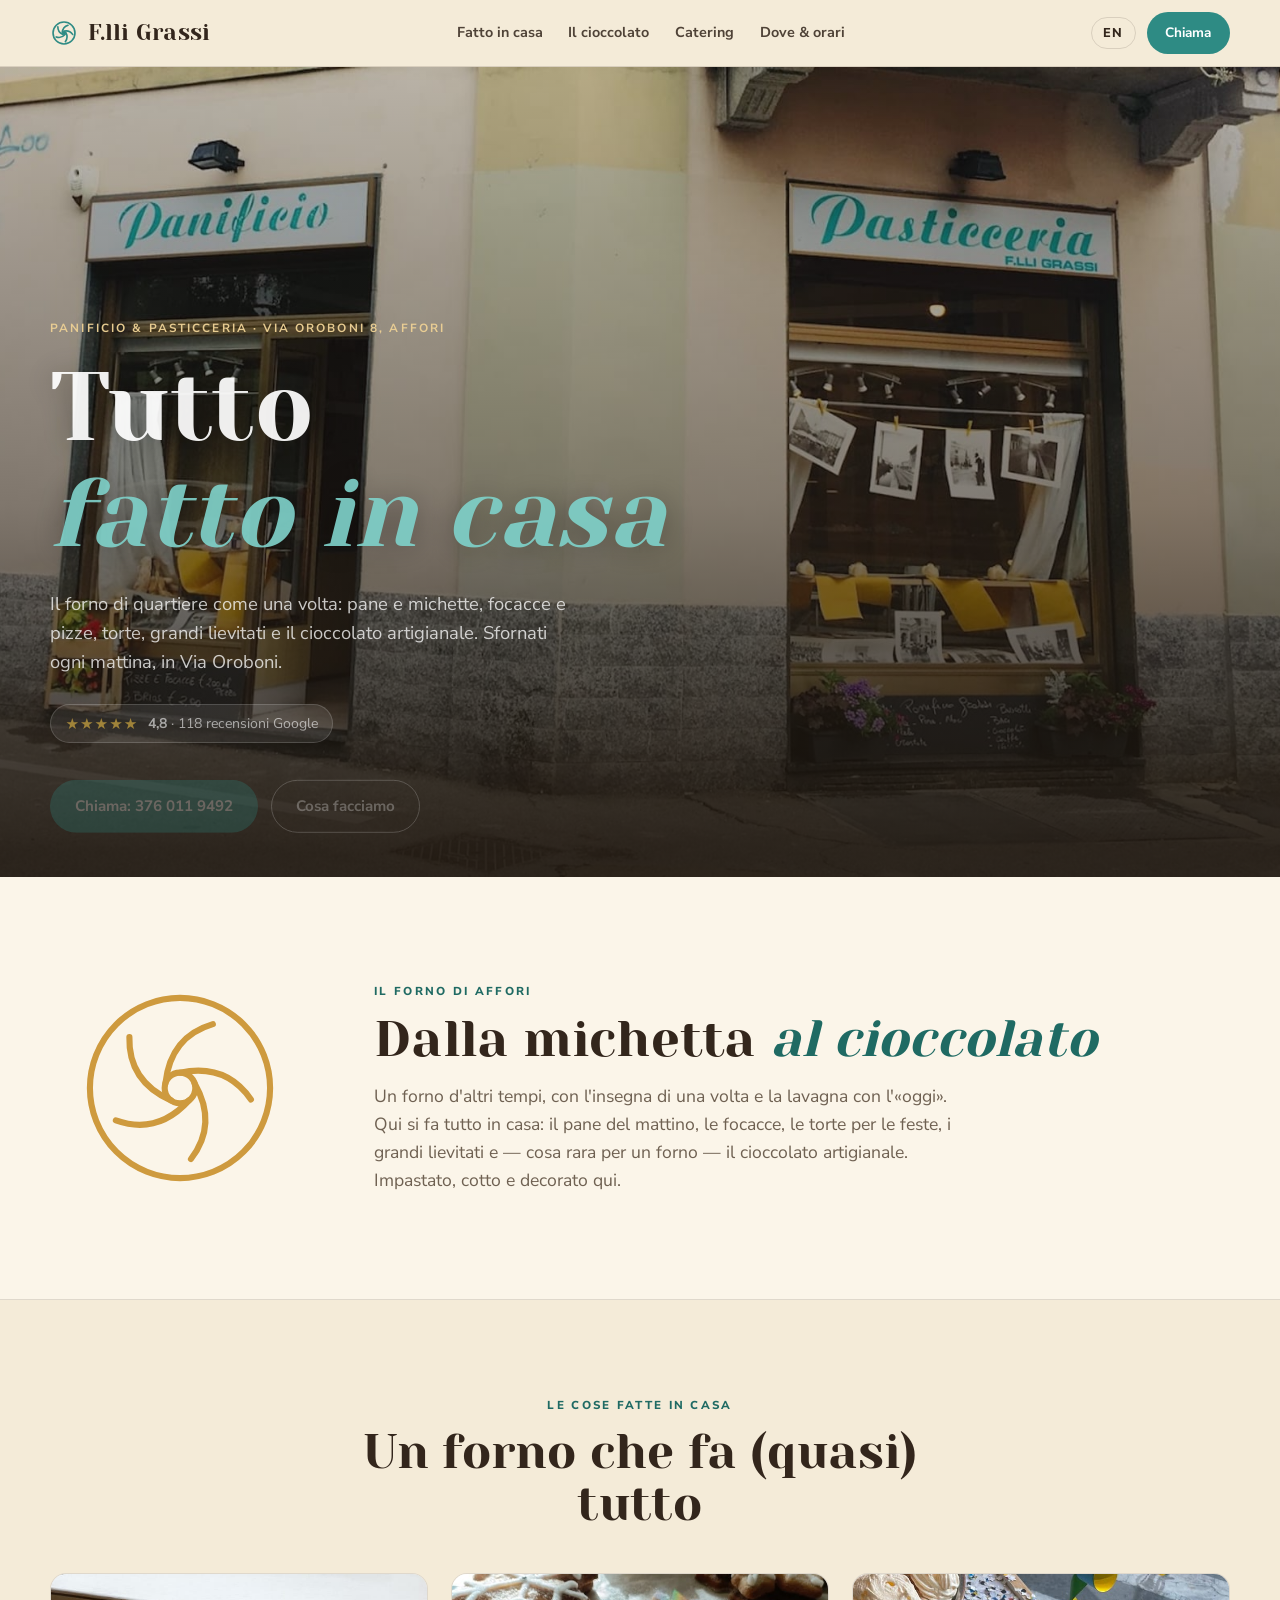
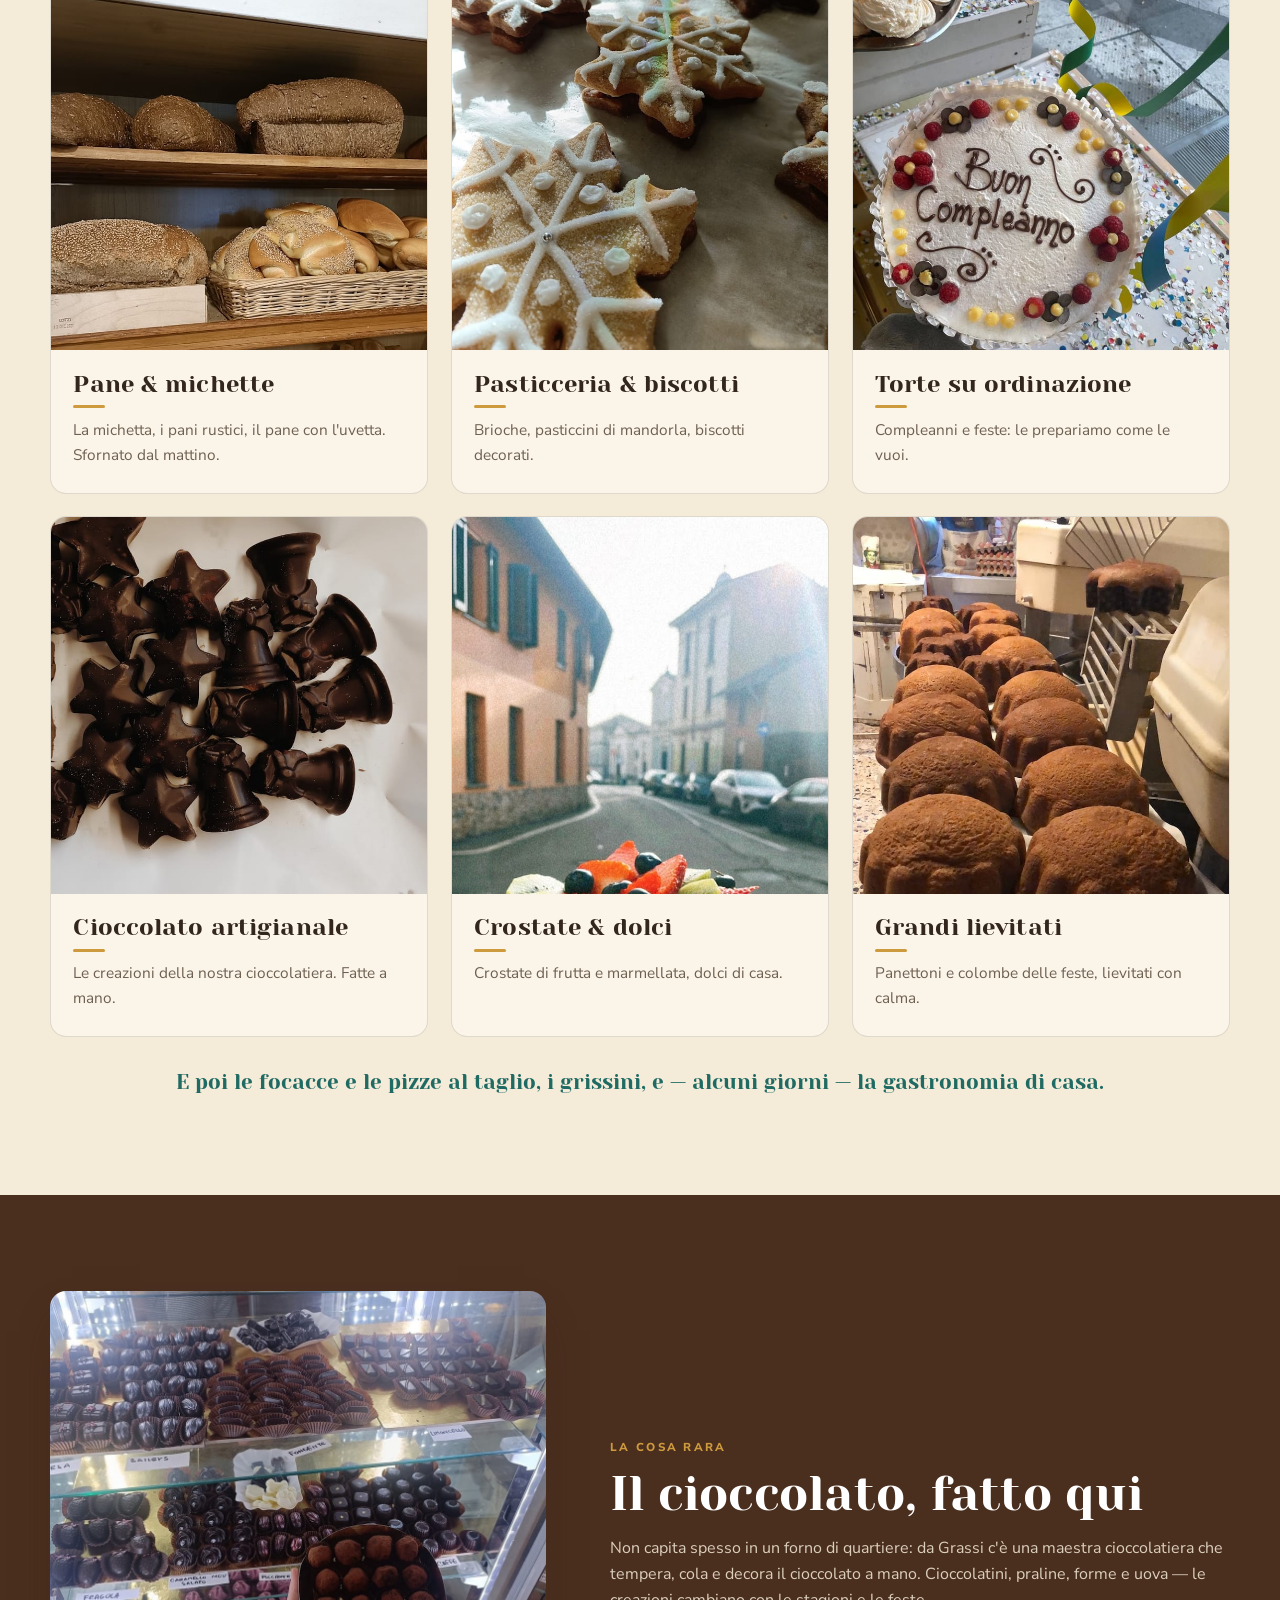
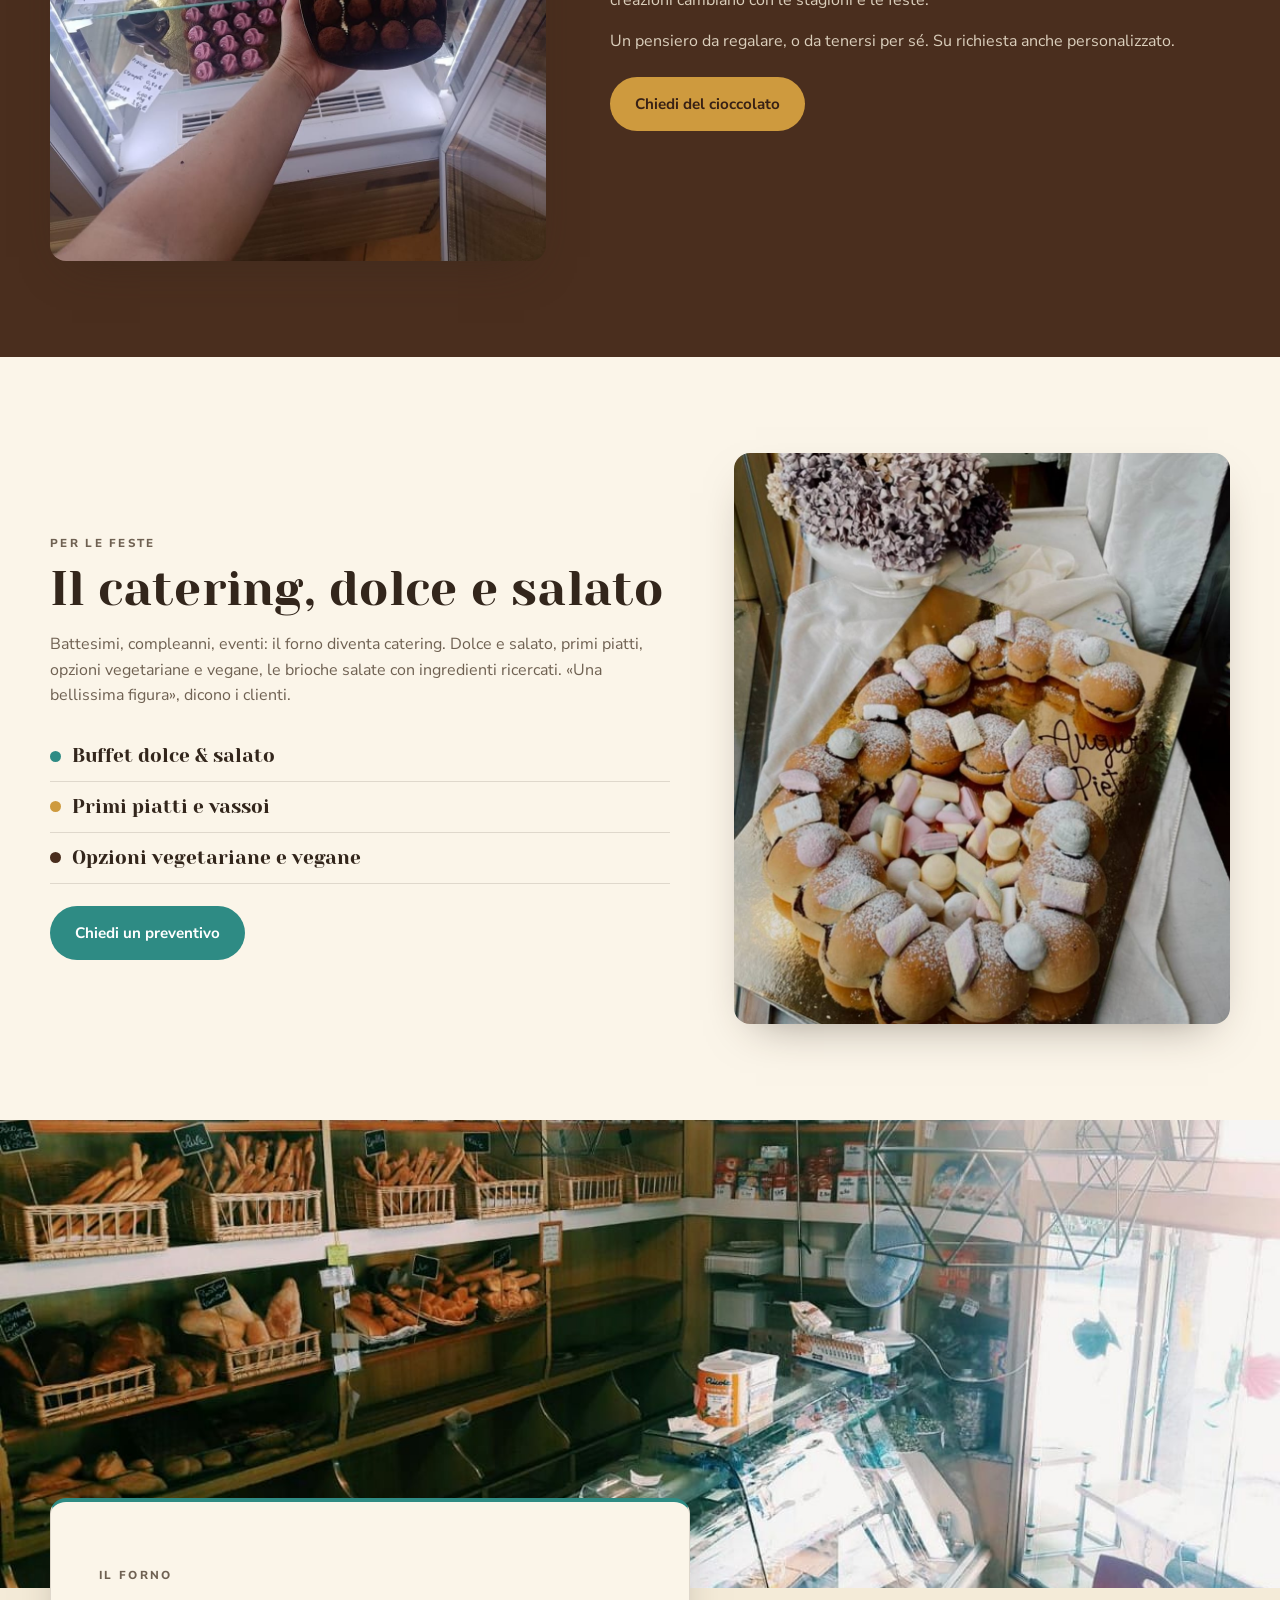
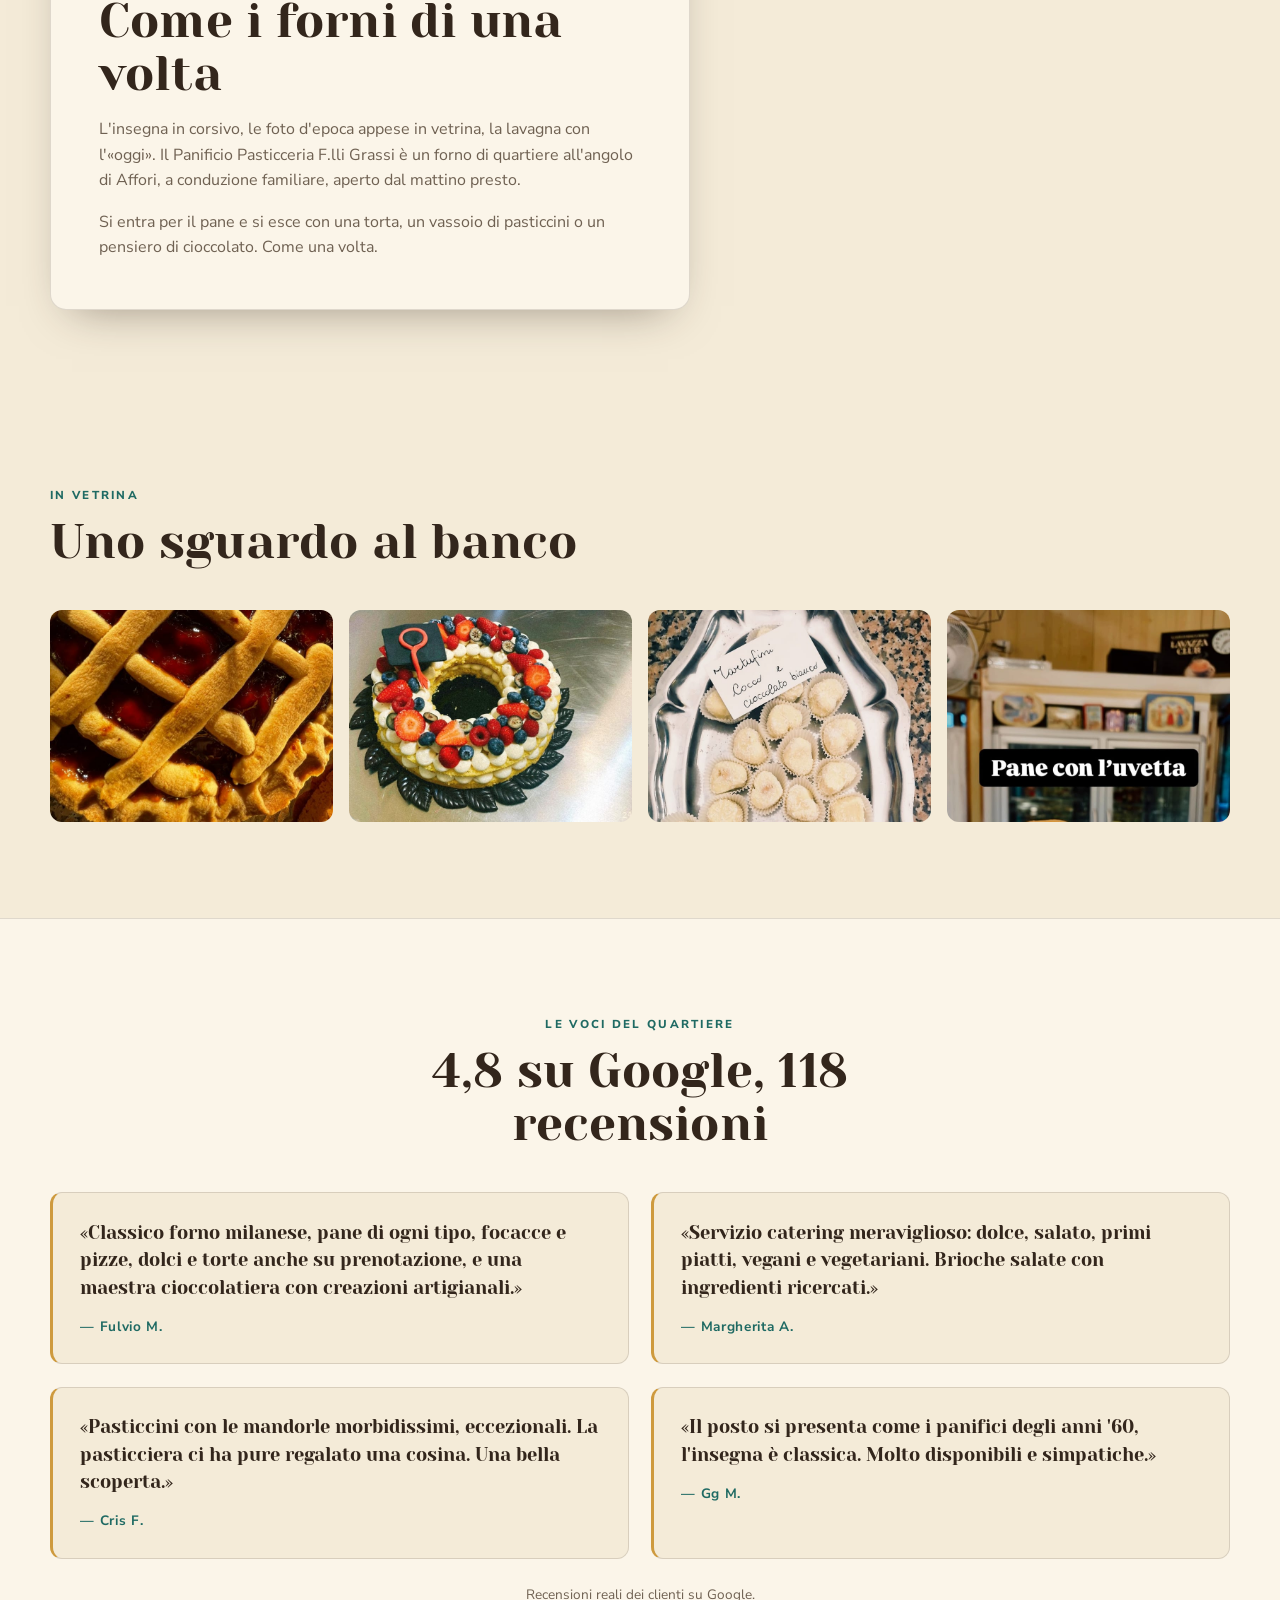
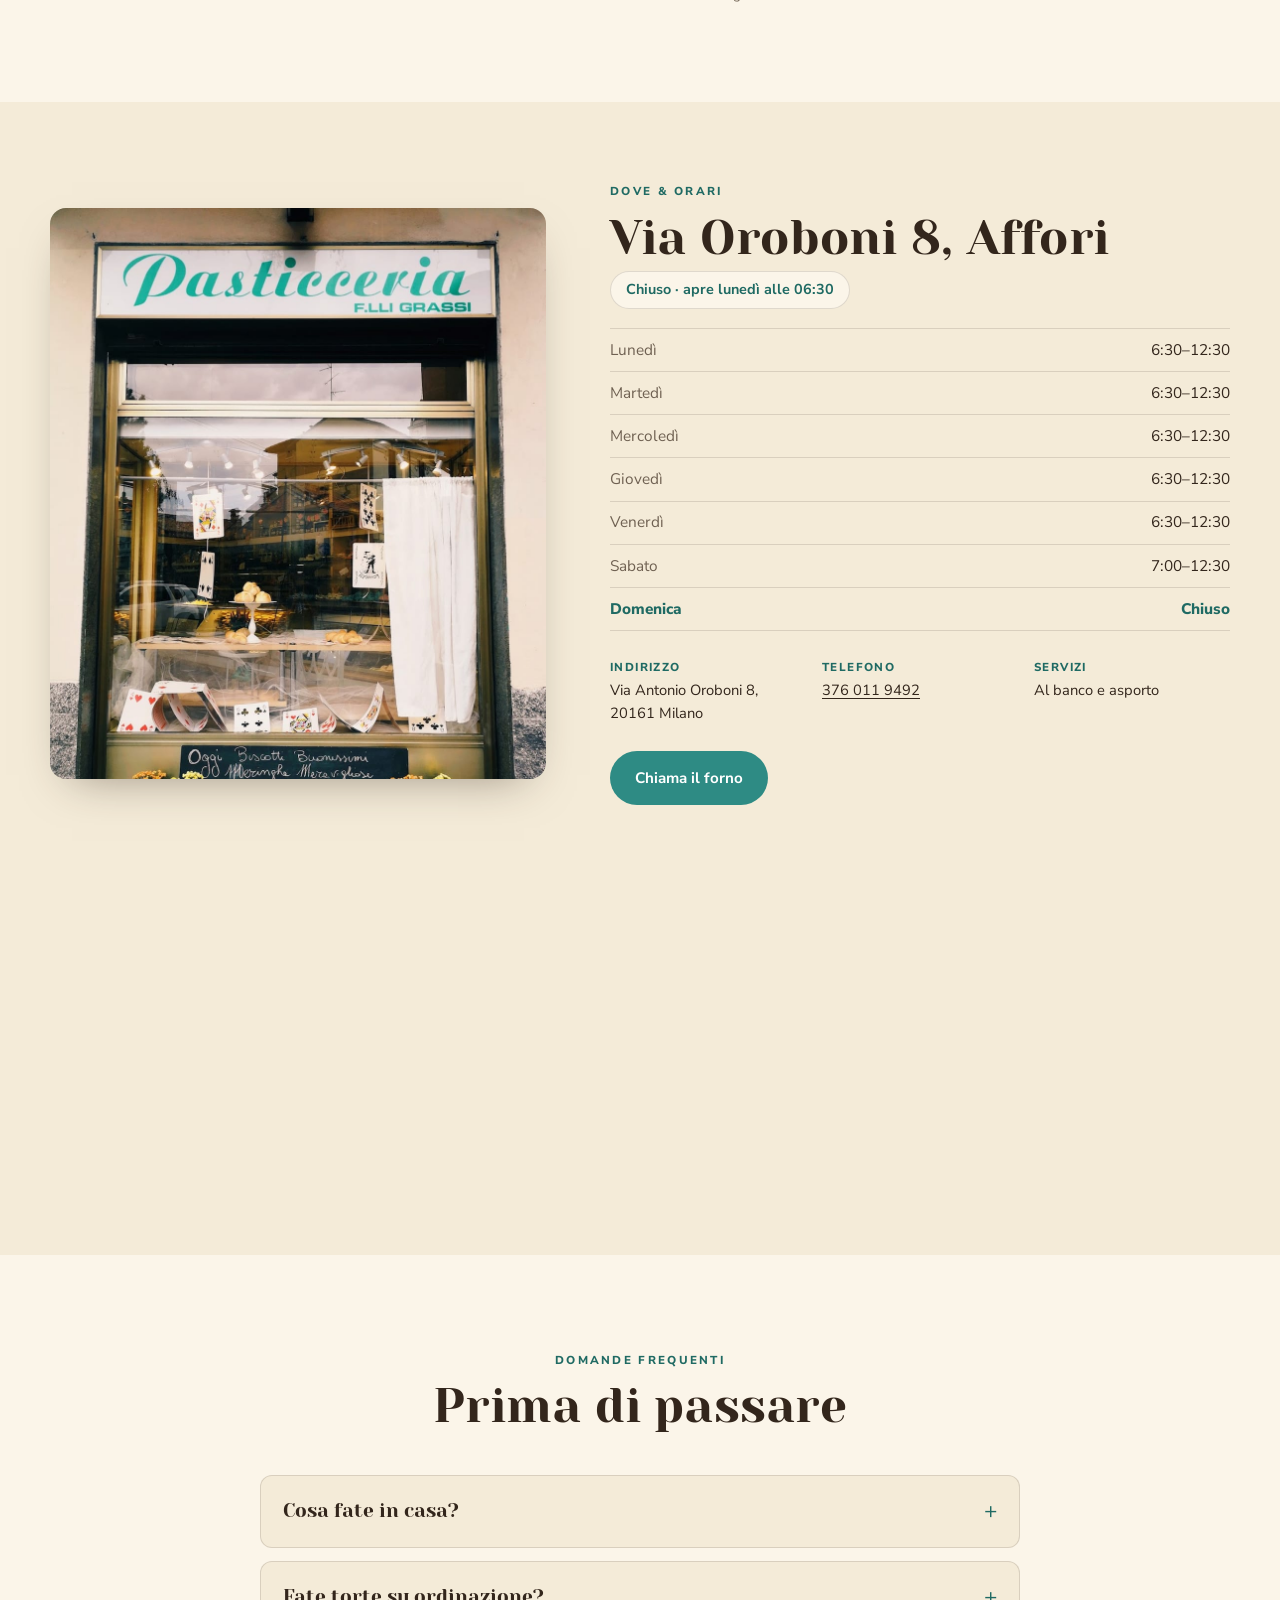
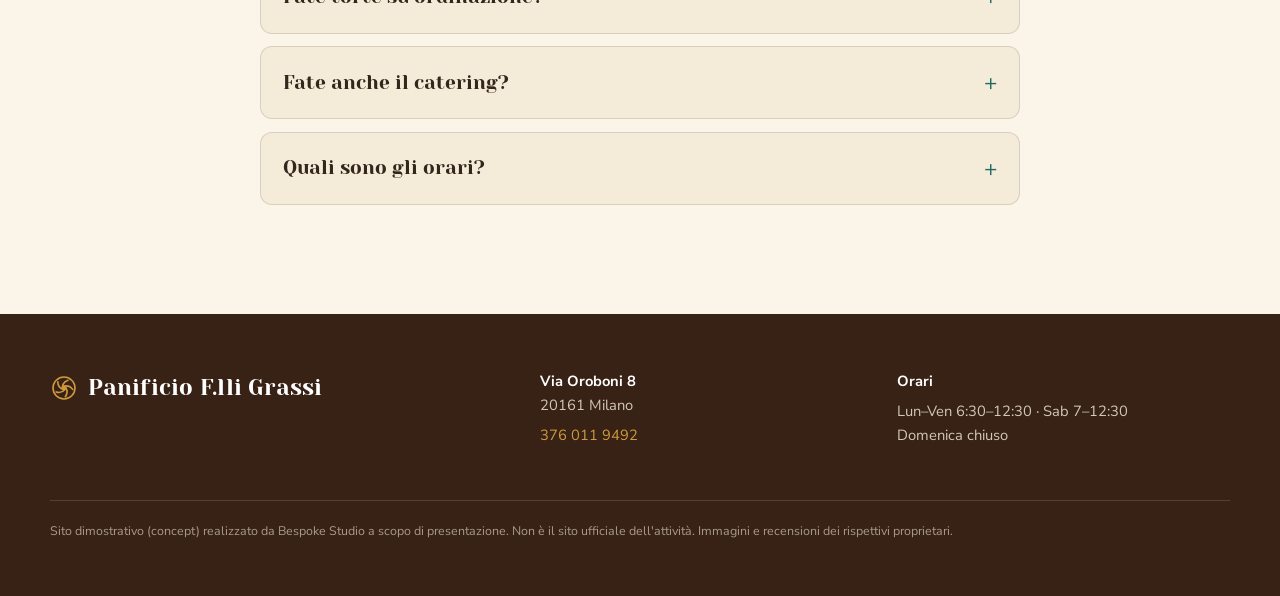
==== index.html @ 167e8404 "Panificio Pasticceria F.lli Grassi — il forno di Affori, tutto fatto in casa (demo Bespoke Studio) C" ====
<!DOCTYPE html>
<html lang="it">
<head>
<meta charset="UTF-8">
<meta name="viewport" content="width=device-width, initial-scale=1.0">
<title>Panificio Pasticceria F.lli Grassi · Il forno di Affori, tutto fatto in casa</title>
<meta name="description" content="Il forno e pasticceria di Affori: pane e michette, focacce e pizze, torte su ordinazione, cioccolato artigianale e catering per le feste. Tutto fatto in casa, dal mattino.">
<link rel="canonical" href="https://rotenzark.github.io/panificio-grassi/">
<meta property="og:type" content="business.business">
<meta property="og:title" content="Panificio Pasticceria F.lli Grassi · Il forno di Affori">
<meta property="og:description" content="Pane, pasticceria, cioccolato artigianale e catering. Tutto fatto in casa, dal mattino, in Via Oroboni.">
<meta property="og:image" content="https://rotenzark.github.io/panificio-grassi/img/og-image.jpg">
<meta property="og:url" content="https://rotenzark.github.io/panificio-grassi/">
<meta name="theme-color" content="#2E8B84">
<link rel="icon" href="img/favicon.svg" type="image/svg+xml">
<link rel="icon" type="image/png" sizes="32x32" href="img/favicon-32.png">
<link rel="apple-touch-icon" href="img/apple-touch-icon.png">
<link rel="preconnect" href="https://fonts.googleapis.com">
<link rel="preconnect" href="https://fonts.gstatic.com" crossorigin>
<link href="https://fonts.googleapis.com/css2?family=Yeseva+One&family=Nunito+Sans:opsz,wght@6..12,400;6..12,600;6..12,700;6..12,800&display=swap" rel="stylesheet">
<link rel="stylesheet" href="css/styles.css?v=1">
<script type="application/ld+json">
{
  "@context": "https://schema.org",
  "@type": "Bakery",
  "name": "Panificio Pasticceria F.lli Grassi",
  "description": "Forno e pasticceria di quartiere in Via Oroboni ad Affori, Milano: pane, focacce e pizze, pasticceria, cioccolato artigianale e catering. Tutto fatto in casa.",
  "image": "https://rotenzark.github.io/panificio-grassi/img/hero.jpg",
  "url": "https://rotenzark.github.io/panificio-grassi/",
  "telephone": "+39 376 011 9492",
  "servesCuisine": ["Panificio", "Pasticceria"],
  "priceRange": "€",
  "address": {
    "@type": "PostalAddress",
    "streetAddress": "Via Antonio Oroboni 8",
    "addressLocality": "Milano",
    "postalCode": "20161",
    "addressCountry": "IT"
  },
  "aggregateRating": { "@type": "AggregateRating", "ratingValue": "4.8", "reviewCount": "118" },
  "openingHoursSpecification": [
    { "@type": "OpeningHoursSpecification", "dayOfWeek": ["Monday","Tuesday","Wednesday","Thursday","Friday"], "opens": "06:30", "closes": "12:30" },
    { "@type": "OpeningHoursSpecification", "dayOfWeek": ["Saturday"], "opens": "07:00", "closes": "12:30" }
  ]
}
</script>
<script type="application/ld+json">
{
  "@context": "https://schema.org",
  "@type": "FAQPage",
  "mainEntity": [
    { "@type": "Question", "name": "Cosa fate in casa?", "acceptedAnswer": { "@type": "Answer", "text": "Praticamente tutto: il pane e le michette, le focacce e le pizze, la pasticceria e le torte su ordinazione, i grandi lievitati e il cioccolato artigianale della nostra cioccolatiera. Alcuni giorni anche piatti di gastronomia." } },
    { "@type": "Question", "name": "Fate torte su ordinazione?", "acceptedAnswer": { "@type": "Answer", "text": "Sì: torte di compleanno e per le feste, crostate e vassoi di pasticcini su richiesta. Passate in negozio o chiamate al 376 011 9492 per concordare." } },
    { "@type": "Question", "name": "Fate anche il catering?", "acceptedAnswer": { "@type": "Answer", "text": "Sì, curiamo il catering per feste ed eventi: dolce e salato, primi piatti, opzioni vegetariane e vegane, brioche salate. Chiamateci per un preventivo." } },
    { "@type": "Question", "name": "Quali sono gli orari?", "acceptedAnswer": { "@type": "Answer", "text": "Siamo un forno del mattino: lunedì–venerdì 6:30–12:30, sabato 7:00–12:30. Domenica chiuso." } }
  ]
}
</script>
</head>
<body>

<div id="intro" class="intro" aria-hidden="true">
  <div class="intro__inner">
    <span class="intro__mark" aria-hidden="true"></span>
    <span class="intro__word">F.lli Grassi</span>
    <span class="intro__eyebrow">Panificio · Pasticceria · Milano</span>
  </div>
</div>

<a class="skip-link" href="#main" data-i18n="skip">Vai al contenuto</a>

<header class="site-header">
  <div class="wrap site-header__inner">
    <a class="brand" href="#top" aria-label="Panificio F.lli Grassi — home">
      <span class="brand__mark" aria-hidden="true"></span>
      <span class="brand__name">F.lli Grassi</span>
    </a>
    <nav id="mainNav" class="main-nav" aria-label="Navigazione principale">
      <a href="#casa" data-i18n="nav.casa">Fatto in casa</a>
      <a href="#cioccolato" data-i18n="nav.cioc">Il cioccolato</a>
      <a href="#catering" data-i18n="nav.catering">Catering</a>
      <a href="#dove" data-i18n="nav.dove">Dove &amp; orari</a>
    </nav>
    <div class="site-header__actions">
      <button id="langToggle" class="lang-toggle" type="button" aria-label="Switch language to English">EN</button>
      <a class="btn btn--primary btn--sm" href="tel:+393760119492" data-i18n="nav.cta">Chiama</a>
      <button id="burger" class="burger" type="button" aria-expanded="false" aria-controls="mainNav" aria-label="Apri il menù">
        <span></span><span></span><span></span>
      </button>
    </div>
  </div>
</header>

<main id="main">
<span id="top"></span>

<!-- HERO -->
<section class="hero" aria-label="Panificio Pasticceria F.lli Grassi">
  <div class="hero__media">
    <img src="img/hero.jpg" alt="La facciata ad angolo del Panificio Pasticceria F.lli Grassi, con le insegne Panificio e Pasticceria" width="1600" height="1000" fetchpriority="high">
    <span class="hero__scrim" aria-hidden="true"></span>
  </div>
  <div class="wrap hero__inner">
    <p class="hero__eyebrow reveal-hero" data-i18n="hero.eyebrow">Panificio &amp; Pasticceria · Via Oroboni 8, Affori</p>
    <h1 class="hero__title reveal-hero">
      <span data-i18n="hero.t1">Tutto</span>
      <em data-i18n="hero.t2">fatto in casa</em>
    </h1>
    <p class="hero__lead reveal-hero" data-i18n="hero.lead">Il forno di quartiere come una volta: pane e michette, focacce e pizze, torte, grandi lievitati e il cioccolato artigianale. Sfornati ogni mattina, in Via Oroboni.</p>
    <div class="hero__row reveal-hero">
      <span class="rating-badge" aria-label="Valutazione 4,8 su 5 su Google, 118 recensioni">
        <span class="rating-badge__stars" aria-hidden="true">★★★★★</span>
        <span class="rating-badge__txt"><strong>4,8</strong> · <span data-i18n="hero.reviews">118 recensioni Google</span></span>
      </span>
    </div>
    <div class="hero__cta reveal-hero">
      <a class="btn btn--primary" href="tel:+393760119492" data-i18n="hero.call">Chiama: 376 011 9492</a>
      <a class="btn btn--ghost" href="#casa" data-i18n="hero.see">Cosa facciamo</a>
    </div>
  </div>
</section>

<!-- GESTO: michetta -->
<section class="gesto" aria-label="Tutto fatto in casa">
  <div class="wrap gesto__inner">
    <div class="michetta-wrap reveal" aria-hidden="true">
      <svg class="michetta" viewBox="0 0 120 120" role="img" aria-label="Una michetta, il pane simbolo di Milano">
        <circle class="draw" cx="60" cy="60" r="47"/>
        <circle class="draw" cx="60" cy="60" r="8"/>
        <path class="draw" d="M60 52 Q84 47 97 66"/>
        <path class="draw" d="M60 52 Q84 47 97 66" transform="rotate(72 60 60)"/>
        <path class="draw" d="M60 52 Q84 47 97 66" transform="rotate(144 60 60)"/>
        <path class="draw" d="M60 52 Q84 47 97 66" transform="rotate(216 60 60)"/>
        <path class="draw" d="M60 52 Q84 47 97 66" transform="rotate(288 60 60)"/>
      </svg>
    </div>
    <div class="gesto__text">
      <p class="eyebrow reveal" data-i18n="gesto.eyebrow">Il forno di Affori</p>
      <h2 class="gesto__title reveal"><span data-i18n="gesto.t1">Dalla michetta</span> <em data-i18n="gesto.t2">al cioccolato</em></h2>
      <p class="gesto__lead reveal" data-i18n="gesto.lead">Un forno d'altri tempi, con l'insegna di una volta e la lavagna con l'«oggi». Qui si fa tutto in casa: il pane del mattino, le focacce, le torte per le feste, i grandi lievitati e — cosa rara per un forno — il cioccolato artigianale. Impastato, cotto e decorato qui.</p>
    </div>
  </div>
</section>

<!-- LE COSE FATTE IN CASA -->
<section id="casa" class="casa" aria-label="Le cose fatte in casa">
  <div class="wrap">
    <header class="section-head section-head--center">
      <p class="eyebrow reveal" data-i18n="casa.eyebrow">Le cose fatte in casa</p>
      <h2 class="section-title reveal" data-i18n="casa.title">Un forno che fa (quasi) tutto</h2>
    </header>
    <div class="casa__grid">
      <article class="casa__card reveal">
        <div class="casa__media"><img src="img/r1.jpg" alt="Pane e michette" width="720" height="720"></div>
        <div class="casa__body"><h3 data-i18n="r1.t">Pane &amp; michette</h3><p data-i18n="r1.d">La michetta, i pani rustici, il pane con l'uvetta. Sfornato dal mattino.</p></div>
      </article>
      <article class="casa__card reveal">
        <div class="casa__media"><img src="img/r2.jpg" alt="Pasticceria e biscotti" width="720" height="720"></div>
        <div class="casa__body"><h3 data-i18n="r2.t">Pasticceria &amp; biscotti</h3><p data-i18n="r2.d">Brioche, pasticcini di mandorla, biscotti decorati.</p></div>
      </article>
      <article class="casa__card reveal">
        <div class="casa__media"><img src="img/r3.jpg" alt="Torte su ordinazione" width="720" height="720"></div>
        <div class="casa__body"><h3 data-i18n="r3.t">Torte su ordinazione</h3><p data-i18n="r3.d">Compleanni e feste: le prepariamo come le vuoi.</p></div>
      </article>
      <article class="casa__card reveal">
        <div class="casa__media"><img src="img/r4.jpg" alt="Cioccolato artigianale" width="720" height="720"></div>
        <div class="casa__body"><h3 data-i18n="r4.t">Cioccolato artigianale</h3><p data-i18n="r4.d">Le creazioni della nostra cioccolatiera. Fatte a mano.</p></div>
      </article>
      <article class="casa__card reveal">
        <div class="casa__media"><img src="img/r5.jpg" alt="Crostate di frutta" width="720" height="720"></div>
        <div class="casa__body"><h3 data-i18n="r5.t">Crostate &amp; dolci</h3><p data-i18n="r5.d">Crostate di frutta e marmellata, dolci di casa.</p></div>
      </article>
      <article class="casa__card reveal">
        <div class="casa__media"><img src="img/r6.jpg" alt="Panettoni e grandi lievitati" width="720" height="720"></div>
        <div class="casa__body"><h3 data-i18n="r6.t">Grandi lievitati</h3><p data-i18n="r6.d">Panettoni e colombe delle feste, lievitati con calma.</p></div>
      </article>
    </div>
    <p class="casa__note reveal" data-i18n="casa.note">E poi le focacce e le pizze al taglio, i grissini, e — alcuni giorni — la gastronomia di casa.</p>
  </div>
</section>

<!-- IL CIOCCOLATO -->
<section id="cioccolato" class="cioc" aria-label="Il cioccolato">
  <div class="wrap cioc__inner">
    <div class="cioc__media reveal">
      <img src="img/cioccolato.jpg" alt="Un vassoio di cioccolatini artigianali" width="1000" height="1150">
    </div>
    <div class="cioc__text reveal">
      <p class="eyebrow" data-i18n="cioc.eyebrow">La cosa rara</p>
      <h2 class="section-title" data-i18n="cioc.title">Il cioccolato, fatto qui</h2>
      <p data-i18n="cioc.p1">Non capita spesso in un forno di quartiere: da Grassi c'è una maestra cioccolatiera che tempera, cola e decora il cioccolato a mano. Cioccolatini, praline, forme e uova — le creazioni cambiano con le stagioni e le feste.</p>
      <p data-i18n="cioc.p2">Un pensiero da regalare, o da tenersi per sé. Su richiesta anche personalizzato.</p>
      <a class="btn btn--primary" href="tel:+393760119492" data-i18n="cioc.call">Chiedi del cioccolato</a>
    </div>
  </div>
</section>

<!-- CATERING -->
<section id="catering" class="catering" aria-label="Catering per le feste">
  <div class="wrap catering__inner">
    <div class="catering__text reveal">
      <p class="eyebrow" data-i18n="cat.eyebrow">Per le feste</p>
      <h2 class="section-title" data-i18n="cat.title">Il catering, dolce e salato</h2>
      <p data-i18n="cat.p1">Battesimi, compleanni, eventi: il forno diventa catering. Dolce e salato, primi piatti, opzioni vegetariane e vegane, le brioche salate con ingredienti ricercati. «Una bellissima figura», dicono i clienti.</p>
      <ul class="catering__list">
        <li><span data-i18n="cat.l1">Buffet dolce &amp; salato</span></li>
        <li><span data-i18n="cat.l2">Primi piatti e vassoi</span></li>
        <li><span data-i18n="cat.l3">Opzioni vegetariane e vegane</span></li>
      </ul>
      <a class="btn btn--primary" href="tel:+393760119492" data-i18n="cat.call">Chiedi un preventivo</a>
    </div>
    <div class="catering__media reveal">
      <img src="img/catering.jpg" alt="Un vassoio di dolci per un evento" width="1000" height="1150">
    </div>
  </div>
</section>

<!-- IL FORNO -->
<section class="forno" aria-label="Il forno">
  <div class="forno__media">
    <img src="img/locale.jpg" alt="L'interno del forno, con gli scaffali del pane" width="1200" height="900">
  </div>
  <div class="wrap forno__inner">
    <div class="forno__text reveal">
      <p class="eyebrow" data-i18n="forno.eyebrow">Il forno</p>
      <h2 class="section-title" data-i18n="forno.title">Come i forni di una volta</h2>
      <p data-i18n="forno.p1">L'insegna in corsivo, le foto d'epoca appese in vetrina, la lavagna con l'«oggi». Il Panificio Pasticceria F.lli Grassi è un forno di quartiere all'angolo di Affori, a conduzione familiare, aperto dal mattino presto.</p>
      <p data-i18n="forno.p2">Si entra per il pane e si esce con una torta, un vassoio di pasticcini o un pensiero di cioccolato. Come una volta.</p>
    </div>
  </div>
</section>

<!-- GALLERY -->
<section class="gallery" aria-label="Dal nostro forno">
  <div class="wrap">
    <header class="section-head">
      <p class="eyebrow reveal" data-i18n="gallery.eyebrow">In vetrina</p>
      <h2 class="section-title reveal" data-i18n="gallery.title">Uno sguardo al banco</h2>
    </header>
    <div class="gallery__grid">
      <button class="gallery__item reveal" data-full="img/gal1.jpg" aria-label="Ingrandisci: crostata di marmellata"><img src="img/gal1.jpg" alt="Crostata di marmellata" width="800" height="600"></button>
      <button class="gallery__item reveal" data-full="img/gal2.jpg" aria-label="Ingrandisci: ciambella di frutta"><img src="img/gal2.jpg" alt="Ciambella di frutta" width="800" height="600"></button>
      <button class="gallery__item reveal" data-full="img/gal3.jpg" aria-label="Ingrandisci: pasticcini di mandorla"><img src="img/gal3.jpg" alt="Pasticcini di mandorla" width="800" height="600"></button>
      <button class="gallery__item reveal" data-full="img/gal4.jpg" aria-label="Ingrandisci: pane con l'uvetta"><img src="img/gal4.jpg" alt="Pane con l'uvetta" width="800" height="600"></button>
    </div>
  </div>
</section>

<!-- RECENSIONI -->
<section class="reviews" aria-label="Cosa dicono i clienti">
  <div class="wrap">
    <header class="section-head section-head--center">
      <p class="eyebrow reveal" data-i18n="rev.eyebrow">Le voci del quartiere</p>
      <h2 class="section-title reveal" data-i18n="rev.title">4,8 su Google, 118 recensioni</h2>
    </header>
    <div class="reviews__grid">
      <blockquote class="review reveal">
        <p data-i18n="rev1.t">«Classico forno milanese, pane di ogni tipo, focacce e pizze, dolci e torte anche su prenotazione, e una maestra cioccolatiera con creazioni artigianali.»</p>
        <cite data-i18n="rev1.a">— Fulvio M.</cite>
      </blockquote>
      <blockquote class="review reveal">
        <p data-i18n="rev2.t">«Servizio catering meraviglioso: dolce, salato, primi piatti, vegani e vegetariani. Brioche salate con ingredienti ricercati.»</p>
        <cite data-i18n="rev2.a">— Margherita A.</cite>
      </blockquote>
      <blockquote class="review reveal">
        <p data-i18n="rev3.t">«Pasticcini con le mandorle morbidissimi, eccezionali. La pasticciera ci ha pure regalato una cosina. Una bella scoperta.»</p>
        <cite data-i18n="rev3.a">— Cris F.</cite>
      </blockquote>
      <blockquote class="review reveal">
        <p data-i18n="rev4.t">«Il posto si presenta come i panifici degli anni '60, l'insegna è classica. Molto disponibili e simpatiche.»</p>
        <cite data-i18n="rev4.a">— Gg M.</cite>
      </blockquote>
    </div>
    <p class="reviews__src reveal" data-i18n="rev.src">Recensioni reali dei clienti su Google.</p>
  </div>
</section>

<!-- DOVE & ORARI -->
<section id="dove" class="dove" aria-label="Dove siamo e orari">
  <div class="wrap dove__inner">
    <div class="dove__media reveal">
      <img src="img/facciata.jpg" alt="L'insegna Pasticceria F.lli Grassi in Via Oroboni" width="1000" height="1150">
    </div>
    <div class="dove__info reveal">
      <p class="eyebrow" data-i18n="dove.eyebrow">Dove &amp; orari</p>
      <h2 class="section-title" data-i18n="dove.title">Via Oroboni 8, Affori</h2>
      <p class="dove__status" id="orarioStato" aria-live="polite">Aperto ora</p>
      <ul class="hours" aria-label="Orari di apertura">
        <li data-day="1"><span data-i18n="day.lun">Lunedì</span><span>6:30–12:30</span></li>
        <li data-day="2"><span data-i18n="day.mar">Martedì</span><span>6:30–12:30</span></li>
        <li data-day="3"><span data-i18n="day.mer">Mercoledì</span><span>6:30–12:30</span></li>
        <li data-day="4"><span data-i18n="day.gio">Giovedì</span><span>6:30–12:30</span></li>
        <li data-day="5"><span data-i18n="day.ven">Venerdì</span><span>6:30–12:30</span></li>
        <li data-day="6"><span data-i18n="day.sab">Sabato</span><span>7:00–12:30</span></li>
        <li data-day="0"><span data-i18n="day.dom">Domenica</span><span data-i18n="closed">Chiuso</span></li>
      </ul>
      <div class="dove__meta">
        <p><strong data-i18n="dove.addr_l">Indirizzo</strong><br>Via Antonio Oroboni 8, 20161 Milano</p>
        <p><strong data-i18n="dove.tel_l">Telefono</strong><br><a href="tel:+393760119492">376 011 9492</a></p>
        <p><strong data-i18n="dove.serv_l">Servizi</strong><br><span data-i18n="dove.serv">Al banco e asporto</span></p>
      </div>
      <a class="btn btn--primary" href="tel:+393760119492" data-i18n="dove.call">Chiama il forno</a>
    </div>
  </div>
  <div class="dove__map">
    <iframe title="Mappa: Panificio F.lli Grassi, Via Oroboni 8, Milano" loading="lazy" referrerpolicy="no-referrer-when-downgrade" src="https://www.google.com/maps?q=Panificio%20Pasticceria%20F.lli%20Grassi%20Via%20Oroboni%208%20Milano&output=embed"></iframe>
  </div>
</section>

<!-- FAQ -->
<section class="faq" aria-label="Domande frequenti">
  <div class="wrap wrap--narrow">
    <header class="section-head section-head--center">
      <p class="eyebrow reveal" data-i18n="faq.eyebrow">Domande frequenti</p>
      <h2 class="section-title reveal" data-i18n="faq.title">Prima di passare</h2>
    </header>
    <details class="faq__item reveal">
      <summary data-i18n="faq1.q">Cosa fate in casa?</summary>
      <p data-i18n="faq1.a">Praticamente tutto: il pane e le michette, le focacce e le pizze, la pasticceria e le torte su ordinazione, i grandi lievitati e il cioccolato artigianale della nostra cioccolatiera. Alcuni giorni anche piatti di gastronomia.</p>
    </details>
    <details class="faq__item reveal">
      <summary data-i18n="faq2.q">Fate torte su ordinazione?</summary>
      <p data-i18n="faq2.a">Sì: torte di compleanno e per le feste, crostate e vassoi di pasticcini su richiesta. Passate o chiamate al 376 011 9492 per concordare.</p>
    </details>
    <details class="faq__item reveal">
      <summary data-i18n="faq3.q">Fate anche il catering?</summary>
      <p data-i18n="faq3.a">Sì, curiamo il catering per feste ed eventi: dolce e salato, primi piatti, opzioni vegetariane e vegane, brioche salate. Chiamateci per un preventivo.</p>
    </details>
    <details class="faq__item reveal">
      <summary data-i18n="faq4.q">Quali sono gli orari?</summary>
      <p data-i18n="faq4.a">Siamo un forno del mattino: lunedì–venerdì 6:30–12:30, sabato 7:00–12:30. Domenica chiuso.</p>
    </details>
  </div>
</section>

</main>

<footer class="site-footer">
  <div class="wrap site-footer__inner">
    <div class="site-footer__brand">
      <span class="brand__mark brand__mark--light" aria-hidden="true"></span>
      <span class="brand__name">Panificio F.lli Grassi</span>
    </div>
    <div class="site-footer__col">
      <p><strong>Via Oroboni 8</strong><br>20161 Milano</p>
      <p><a href="tel:+393760119492">376 011 9492</a></p>
    </div>
    <div class="site-footer__col">
      <p><strong data-i18n="foot.hours_l">Orari</strong></p>
      <p><span data-i18n="foot.hours1">Lun–Ven 6:30–12:30 · Sab 7–12:30</span><br><span data-i18n="foot.hours2">Domenica chiuso</span></p>
    </div>
    <p class="site-footer__disclaimer" data-i18n="foot.disclaimer">Sito dimostrativo (concept) realizzato da Bespoke Studio a scopo di presentazione. Non è il sito ufficiale dell'attività. Immagini e recensioni dei rispettivi proprietari.</p>
  </div>
</footer>

<!-- LIGHTBOX -->
<div id="lightbox" class="lightbox" hidden>
  <button id="lightboxClose" class="lightbox__close" type="button" aria-label="Chiudi">&times;</button>
  <img id="lightboxImg" src="" alt="">
</div>

<script src="https://cdnjs.cloudflare.com/ajax/libs/gsap/3.12.5/gsap.min.js"></script>
<script src="https://cdnjs.cloudflare.com/ajax/libs/gsap/3.12.5/ScrollTrigger.min.js"></script>
<script src="js/main.js?v=1"></script>
</body>
</html>
---- css/styles.css ----
/* Panificio Pasticceria F.lli Grassi — il forno di Affori · Bespoke Studio (concept)
   Palette: crema/farina + teal-vintage (dall'insegna) + cioccolato-brown + ambra/grano.
   Font: Yeseva One (display) + Nunito Sans (testo). */

:root{
  --flour:#F4EBD8; --flour-2:#EADCC2; --paper:#FBF5E9;
  --teal:#2E8B84; --teal-deep:#1F6A63; --teal-soft:#6bb0aa;
  --cioc:#4A2E1E; --cioc-deep:#382115;
  --ambra:#CE9A3E; --ink:#33261C; --muted:#6F6152;
  --line:rgba(51,38,28,.14);
  --serif:'Yeseva One',Georgia,'Times New Roman',serif;
  --sans:'Nunito Sans',system-ui,-apple-system,Segoe UI,Roboto,sans-serif;
  --wrap:1180px; --r:16px;
  --shadow:0 18px 44px -22px rgba(51,38,28,.5);
}
*{box-sizing:border-box;margin:0;padding:0}
html{scroll-behavior:smooth}
body{font-family:var(--sans); color:var(--ink); background:var(--flour); line-height:1.6; -webkit-font-smoothing:antialiased; overflow-x:hidden}
img{max-width:100%; display:block}
a{color:inherit}
h1,h2,h3{font-family:var(--serif); font-weight:400; line-height:1.1; letter-spacing:.005em}
em{font-style:italic}

.wrap{width:min(100% - 2.4rem,var(--wrap)); margin-inline:auto}
.wrap--narrow{width:min(100% - 2.4rem,760px)}
.eyebrow{font-family:var(--sans); font-weight:800; letter-spacing:.2em; text-transform:uppercase; font-size:.72rem; color:var(--teal-deep); margin-bottom:.7rem}
.section-head{margin-bottom:2.6rem; max-width:640px}
.section-head--center{margin-inline:auto; text-align:center}
.section-title{font-size:clamp(1.9rem,4.4vw,3rem); color:var(--ink)}

/* reveal (flash-safe) */
.js .reveal, .js .reveal-hero{opacity:0}
.js.reduced-motion .reveal, .js.reduced-motion .reveal-hero,
html:not(.js) .reveal, html:not(.js) .reveal-hero{opacity:1}
@media (prefers-reduced-motion:reduce){ html{scroll-behavior:auto} *{animation:none !important; transition:none !important} }

/* buttons */
.btn{display:inline-flex; align-items:center; gap:.5rem; font-family:var(--sans); font-weight:700; font-size:.95rem; padding:.85rem 1.5rem; border-radius:999px; border:1.5px solid transparent; cursor:pointer; text-decoration:none; transition:transform .2s,background .2s,color .2s,border-color .2s}
.btn--primary{background:var(--teal); color:#fff}
.btn--primary:hover{background:var(--teal-deep); transform:translateY(-2px)}
.btn--ghost{background:transparent; color:var(--ink); border-color:var(--ink)}
.btn--ghost:hover{background:var(--ink); color:var(--flour); transform:translateY(-2px)}
.btn--sm{padding:.55rem 1.1rem; font-size:.85rem}

.skip-link{position:absolute; left:-999px; top:0; background:var(--teal); color:#fff; padding:.6rem 1rem; z-index:200; border-radius:0 0 8px 0}
.skip-link:focus{left:0}

/* brand mark (michetta mask) */
.brand{display:inline-flex; align-items:center; gap:.6rem; text-decoration:none}
.brand__mark{width:28px; height:28px; background:var(--teal); -webkit-mask:url("../img/mark.svg") center/contain no-repeat; mask:url("../img/mark.svg") center/contain no-repeat}
.brand__mark--light{background:var(--ambra)}
.brand__name{font-family:var(--serif); font-size:1.4rem; letter-spacing:.01em; color:var(--ink)}

/* header */
.site-header{position:sticky; top:0; z-index:90; background:var(--flour); border-bottom:1px solid var(--line)}
.site-header__inner{display:flex; align-items:center; justify-content:space-between; gap:1rem; height:66px}
.main-nav{display:flex; gap:1.6rem}
.main-nav a{font-family:var(--sans); font-weight:700; font-size:.9rem; text-decoration:none; color:var(--ink); opacity:.85; transition:opacity .2s,color .2s}
.main-nav a:hover{opacity:1; color:var(--teal-deep)}
.site-header__actions{display:flex; align-items:center; gap:.7rem}
.lang-toggle{font-family:var(--sans); font-weight:800; font-size:.8rem; letter-spacing:.08em; background:none; border:1.5px solid var(--line); border-radius:999px; padding:.35rem .7rem; cursor:pointer; color:var(--ink)}
.lang-toggle:hover{border-color:var(--teal); color:var(--teal-deep)}
.burger{display:none; flex-direction:column; gap:5px; background:none; border:0; cursor:pointer; padding:.3rem}
.burger span{width:24px; height:2px; background:var(--ink); border-radius:2px}

/* intro overlay */
.intro{position:fixed; inset:0; z-index:300; background:var(--teal-deep); display:flex; align-items:center; justify-content:center; transition:opacity .6s,visibility .6s}
.intro.hide{opacity:0; visibility:hidden}
.intro__inner{text-align:center; color:var(--flour); padding:2rem}
.intro__mark{display:block; width:56px; height:56px; margin:0 auto 1rem; background:var(--flour); -webkit-mask:url("../img/mark.svg") center/contain no-repeat; mask:url("../img/mark.svg") center/contain no-repeat; animation:pop .8s .1s both}
@keyframes pop{from{opacity:0; transform:scale(.4) rotate(-30deg)} to{opacity:1; transform:none}}
.intro__word{display:block; font-family:var(--serif); font-size:clamp(2rem,7vw,3.6rem); animation:fadeUp .8s .3s both}
.intro__eyebrow{display:block; font-family:var(--sans); font-weight:700; letter-spacing:.24em; text-transform:uppercase; font-size:.7rem; color:var(--ambra); margin-top:.6rem; animation:fadeUp .8s .45s both}
@keyframes fadeUp{from{opacity:0; transform:translateY(12px)} to{opacity:1; transform:none}}

/* hero */
.hero{position:relative; min-height:90vh; display:flex; align-items:flex-end; color:#fff; overflow:hidden}
.hero__media{position:absolute; inset:0; z-index:0}
.hero__media img{width:100%; height:100%; object-fit:cover}
.hero__scrim{position:absolute; inset:0; background:linear-gradient(to top,rgba(28,20,12,.9) 3%,rgba(35,25,16,.52) 46%,rgba(35,25,16,.24) 100%)}
.hero__inner{position:relative; z-index:1; padding:3.5rem 0 clamp(3rem,7vh,5rem)}
.hero__eyebrow{font-family:var(--sans); font-weight:700; letter-spacing:.18em; text-transform:uppercase; font-size:.74rem; color:#eBcf94; margin-bottom:1rem}
.hero__title{font-size:clamp(2.9rem,9vw,6rem); text-shadow:0 2px 30px rgba(0,0,0,.35)}
.hero__title em{display:block; color:#7ecfc7}
.hero__lead{max-width:47ch; margin-top:1.2rem; font-size:1.15rem; color:rgba(255,255,255,.93)}
.hero__row{margin-top:1.4rem}
.rating-badge{display:inline-flex; align-items:center; gap:.6rem; background:rgba(255,255,255,.14); border:1px solid rgba(255,255,255,.28); border-radius:999px; padding:.4rem .9rem}
.rating-badge__stars{color:#F4C752; letter-spacing:1px; font-size:.95rem}
.rating-badge__txt{font-size:.88rem; color:#fff}
.hero__cta{display:flex; flex-wrap:wrap; gap:.8rem; margin-top:1.7rem}
.hero__cta .btn--ghost{color:#fff; border-color:rgba(255,255,255,.7)}
.hero__cta .btn--ghost:hover{background:#fff; color:var(--ink)}

/* gesto / michetta */
.gesto{background:var(--paper); padding:clamp(3.5rem,8vw,6rem) 0; border-bottom:1px solid var(--line)}
.gesto__inner{display:grid; grid-template-columns:260px 1fr; gap:clamp(2rem,5vw,4.5rem); align-items:center}
.michetta-wrap{display:flex; justify-content:center}
.michetta{width:100%; max-width:230px; height:auto}
.michetta .draw{fill:none; stroke:var(--ambra); stroke-width:3.2; stroke-linecap:round; stroke-linejoin:round}
.gesto__title{font-size:clamp(2rem,5.2vw,3.2rem); margin:.3rem 0 .9rem}
.gesto__title em{color:var(--teal-deep)}
.gesto__lead{color:var(--muted); font-size:1.1rem; max-width:54ch}

/* casa / reparti */
.casa{padding:clamp(3.5rem,8vw,6rem) 0; background:var(--flour)}
.casa__grid{display:grid; grid-template-columns:repeat(3,1fr); gap:1.4rem}
.casa__card{background:var(--paper); border:1px solid var(--line); border-radius:var(--r); overflow:hidden; transition:transform .3s,box-shadow .3s}
.casa__card:hover{transform:translateY(-4px); box-shadow:var(--shadow)}
.casa__media{aspect-ratio:1; overflow:hidden}
.casa__media img{width:100%; height:100%; object-fit:cover; transition:transform .5s}
.casa__card:hover .casa__media img{transform:scale(1.06)}
.casa__body{padding:1.3rem 1.4rem 1.6rem}
.casa__body h3{font-size:1.5rem; color:var(--ink)}
.casa__body h3::after{content:""; display:block; width:32px; height:3px; background:var(--ambra); border-radius:2px; margin:.5rem 0 .6rem}
.casa__body p{color:var(--muted); font-size:.96rem}
.casa__note{margin-top:1.8rem; text-align:center; font-family:var(--serif); font-size:1.3rem; color:var(--teal-deep)}

/* cioccolato feature */
.cioc{padding:clamp(3.5rem,8vw,6rem) 0; background:var(--cioc); color:var(--flour)}
.cioc__inner{display:grid; grid-template-columns:0.8fr 1fr; gap:clamp(2rem,5vw,4rem); align-items:center}
.cioc__media{border-radius:var(--r); overflow:hidden; box-shadow:var(--shadow)}
.cioc__media img{width:100%; height:100%; object-fit:cover}
.cioc .eyebrow{color:var(--ambra)}
.cioc__text .section-title{color:#fff}
.cioc__text p{color:rgba(244,235,216,.85); margin-top:1rem}
.cioc__text .btn{margin-top:1.4rem; background:var(--ambra); color:var(--cioc-deep)}
.cioc__text .btn:hover{background:#dcaa4f}

/* catering */
.catering{padding:clamp(3.5rem,8vw,6rem) 0; background:var(--paper)}
.catering__inner{display:grid; grid-template-columns:1fr 0.8fr; gap:clamp(2rem,5vw,4rem); align-items:center}
.catering__media{border-radius:var(--r); overflow:hidden; box-shadow:var(--shadow)}
.catering__media img{width:100%; height:100%; object-fit:cover}
.catering__text p{color:var(--muted); margin-top:1rem}
.catering__list{list-style:none; margin:1.4rem 0}
.catering__list li{padding:.6rem 0; border-bottom:1px solid var(--line); font-family:var(--serif); font-size:1.2rem; display:flex; align-items:center; gap:.7rem}
.catering__list li::before{content:""; width:11px; height:11px; border-radius:50%; background:var(--teal); flex:0 0 auto}
.catering__list li:nth-child(2)::before{background:var(--ambra)}
.catering__list li:nth-child(3)::before{background:var(--cioc)}

/* forno / locale */
.forno{position:relative}
.forno__media{height:clamp(320px,52vh,560px)}
.forno__media img{width:100%; height:100%; object-fit:cover}
.forno__inner{position:relative; margin-top:-90px; padding-bottom:clamp(3rem,7vw,5rem)}
.forno__text{background:var(--paper); border:1px solid var(--line); border-top:4px solid var(--teal); border-radius:var(--r); box-shadow:var(--shadow); padding:clamp(2rem,4vw,3rem); max-width:640px}
.forno__text p{color:var(--muted); margin-top:1rem}
.forno__text .section-title{color:var(--ink)}

/* gallery */
.gallery{padding:clamp(3.5rem,8vw,6rem) 0; background:var(--flour)}
.gallery__grid{display:grid; grid-template-columns:repeat(4,1fr); gap:1rem}
.gallery__item{border:0; padding:0; cursor:pointer; background:none; border-radius:12px; overflow:hidden; aspect-ratio:4/3}
.gallery__item img{width:100%; height:100%; object-fit:cover; transition:transform .5s}
.gallery__item:hover img{transform:scale(1.07)}

/* reviews */
.reviews{padding:clamp(3.5rem,8vw,6rem) 0; background:var(--paper); border-top:1px solid var(--line)}
.reviews__grid{display:grid; grid-template-columns:repeat(2,1fr); gap:1.4rem}
.review{background:var(--flour); border:1px solid var(--line); border-left:3px solid var(--ambra); border-radius:12px; padding:1.6rem 1.7rem}
.review p{font-family:var(--serif); font-size:1.15rem; line-height:1.5; color:var(--ink)}
.review cite{display:block; margin-top:.9rem; font-family:var(--sans); font-style:normal; font-weight:700; font-size:.85rem; letter-spacing:.05em; color:var(--teal-deep)}
.reviews__src{text-align:center; margin-top:1.6rem; font-size:.85rem; color:var(--muted)}

/* dove */
.dove{padding:clamp(3.5rem,8vw,5rem) 0 0; background:var(--flour)}
.dove__inner{display:grid; grid-template-columns:0.8fr 1fr; gap:clamp(2rem,5vw,4rem); align-items:center; padding-bottom:clamp(3rem,6vw,4.5rem)}
.dove__media{border-radius:var(--r); overflow:hidden; box-shadow:var(--shadow)}
.dove__media img{width:100%; height:100%; object-fit:cover}
.dove__status{display:inline-block; font-family:var(--sans); font-weight:700; font-size:.9rem; color:var(--teal-deep); background:var(--paper); border:1px solid var(--line); border-radius:999px; padding:.4rem .95rem; margin:.4rem 0 1.2rem}
.hours{list-style:none; border-top:1px solid var(--line); margin-bottom:1.5rem}
.hours li{display:flex; justify-content:space-between; padding:.55rem 0; border-bottom:1px solid var(--line); font-size:.96rem}
.hours li span:first-child{color:var(--muted)}
.hours li.is-today{font-weight:800; color:var(--teal-deep)}
.hours li.is-today span:first-child{color:var(--teal-deep)}
.dove__meta{display:grid; grid-template-columns:repeat(auto-fit,minmax(150px,1fr)); gap:1rem; margin-bottom:1.6rem; font-size:.92rem}
.dove__meta strong{font-family:var(--sans); font-weight:800; font-size:.72rem; letter-spacing:.12em; text-transform:uppercase; color:var(--teal-deep)}
.dove__meta a{color:var(--ink); text-decoration:underline; text-underline-offset:3px}
.dove__map{height:clamp(300px,42vh,440px)}
.dove__map iframe{width:100%; height:100%; border:0; display:block; filter:grayscale(.12) contrast(1.02)}

/* faq */
.faq{padding:clamp(3.5rem,8vw,6rem) 0; background:var(--paper)}
.faq__item{border:1px solid var(--line); border-radius:12px; background:var(--flour); margin-bottom:.8rem; padding:0 1.4rem}
.faq__item summary{cursor:pointer; list-style:none; padding:1.1rem 0; font-family:var(--serif); font-size:1.2rem; color:var(--ink); display:flex; justify-content:space-between; align-items:center; gap:1rem}
.faq__item summary::-webkit-details-marker{display:none}
.faq__item summary::after{content:"+"; font-family:var(--sans); color:var(--teal-deep); font-size:1.4rem; transition:transform .25s}
.faq__item[open] summary::after{transform:rotate(45deg)}
.faq__item p{padding:0 0 1.2rem; color:var(--muted)}

/* footer */
.site-footer{background:var(--cioc-deep); color:var(--flour); padding:clamp(2.5rem,5vw,3.5rem) 0}
.site-footer__inner{display:grid; grid-template-columns:1.4fr 1fr 1fr; gap:1.5rem; align-items:start}
.site-footer__brand{display:flex; align-items:center; gap:.6rem}
.site-footer__brand .brand__name{color:#fff}
.site-footer__col p{font-size:.92rem; color:rgba(244,235,216,.82); margin-bottom:.4rem}
.site-footer__col strong{color:#fff}
.site-footer__col a{color:var(--ambra); text-decoration:none}
.site-footer__disclaimer{grid-column:1/-1; margin-top:1.4rem; padding-top:1.3rem; border-top:1px solid rgba(255,255,255,.14); font-size:.78rem; color:rgba(244,235,216,.6); line-height:1.5}

/* lightbox */
.lightbox{position:fixed; inset:0; z-index:400; background:rgba(28,18,10,.94); display:flex !important; align-items:center; justify-content:center; padding:2rem}
.lightbox[hidden]{display:none !important}
.lightbox img{max-width:92vw; max-height:88vh; border-radius:8px; box-shadow:0 20px 60px rgba(0,0,0,.5)}
.lightbox__close{position:absolute; top:1.2rem; right:1.6rem; background:none; border:0; color:#fff; font-size:2.6rem; line-height:1; cursor:pointer}

/* responsive */
@media (max-width:900px){
  .gesto__inner{grid-template-columns:1fr; text-align:center}
  .michetta{max-width:170px}
  .gesto__lead{margin-inline:auto}
  .casa__grid{grid-template-columns:repeat(2,1fr)}
  .cioc__inner,.catering__inner{grid-template-columns:1fr}
  .catering__media{order:-1}
  .cioc__media,.catering__media{max-width:460px}
  .gallery__grid{grid-template-columns:repeat(2,1fr)}
  .reviews__grid{grid-template-columns:1fr}
  .dove__inner{grid-template-columns:1fr}
  .dove__media{max-width:460px}
}
@media (max-width:720px){
  .main-nav{position:fixed; inset:66px 0 auto; background:var(--flour); flex-direction:column; padding:1.4rem 1.5rem; border-bottom:1px solid var(--line); transform:translateY(-140%); transition:transform .35s; gap:1.1rem; box-shadow:var(--shadow)}
  .main-nav.nav-open{transform:translateY(0)}
  .burger{display:flex}
  .site-footer__inner{grid-template-columns:1fr 1fr}
}
@media (max-width:520px){
  .casa__grid{grid-template-columns:1fr}
  .gallery__grid{grid-template-columns:1fr 1fr}
  .site-footer__inner{grid-template-columns:1fr}
  .hero{min-height:84vh}
}
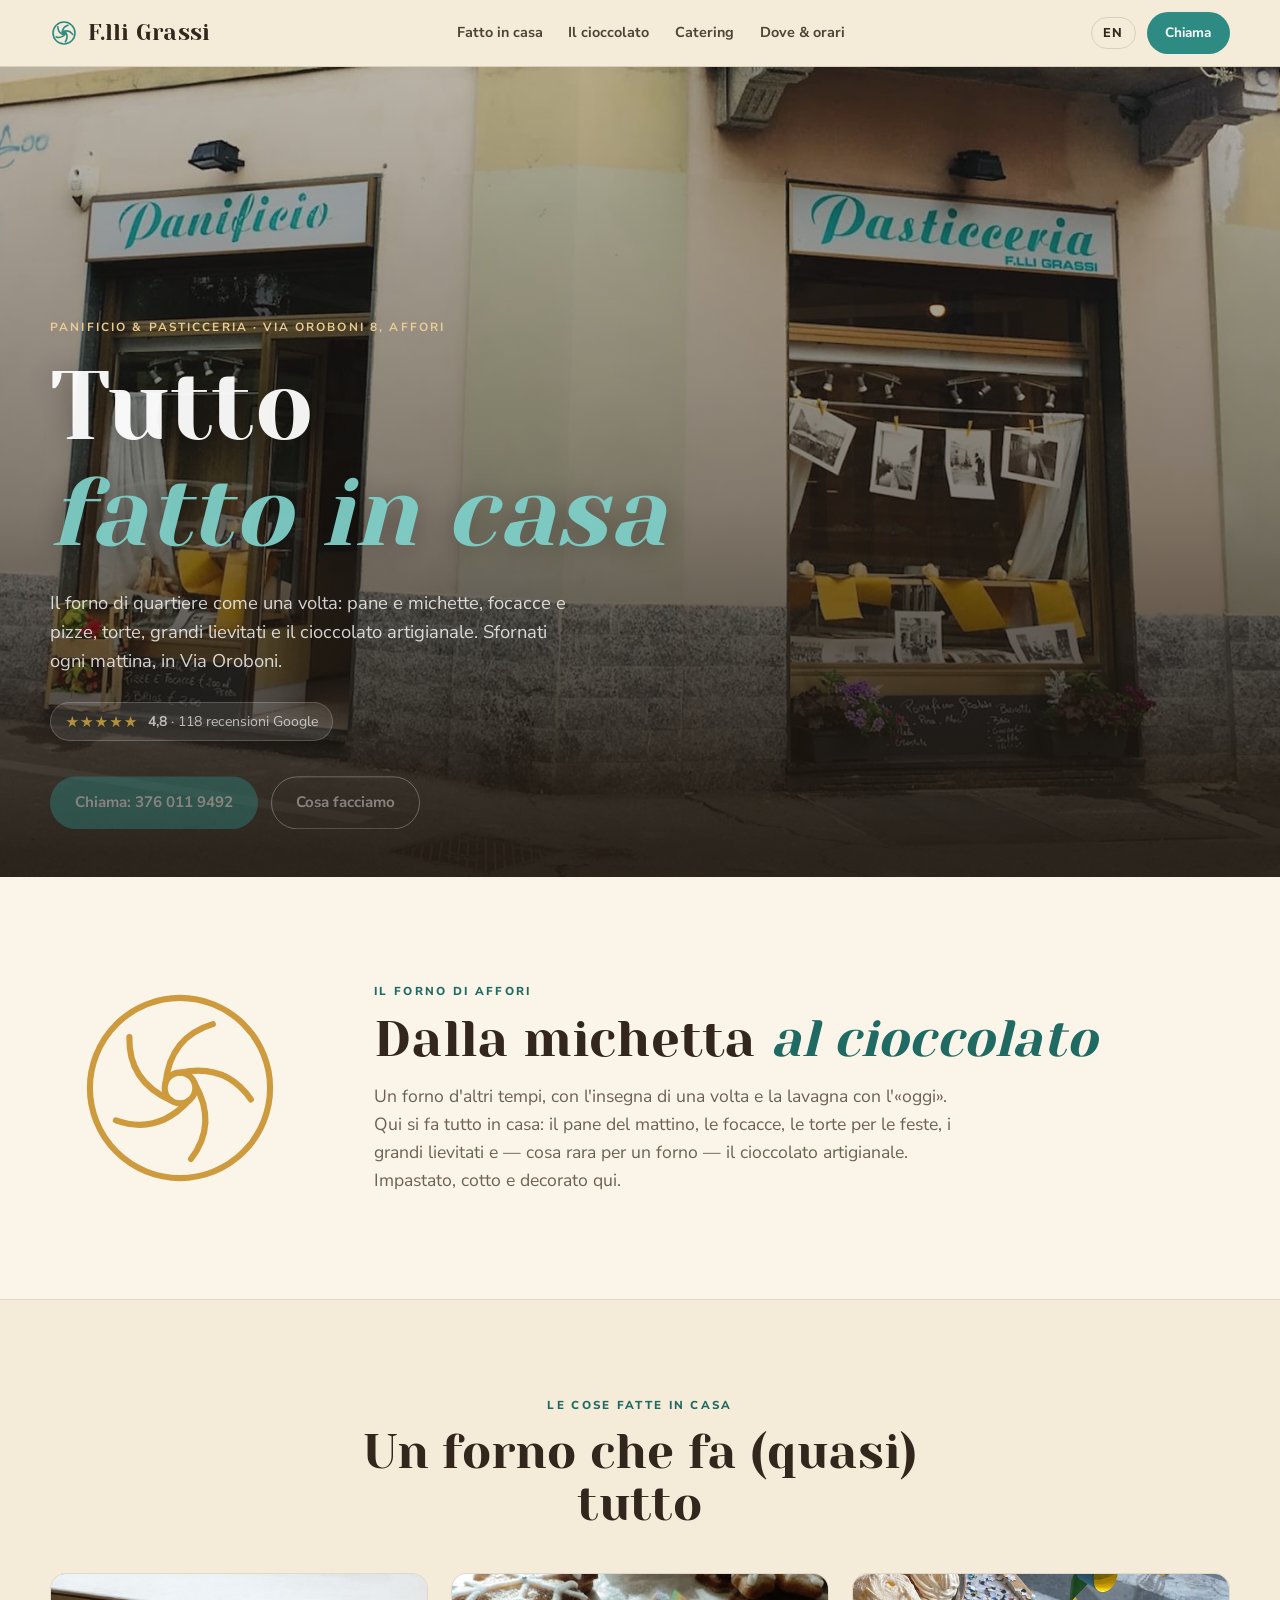
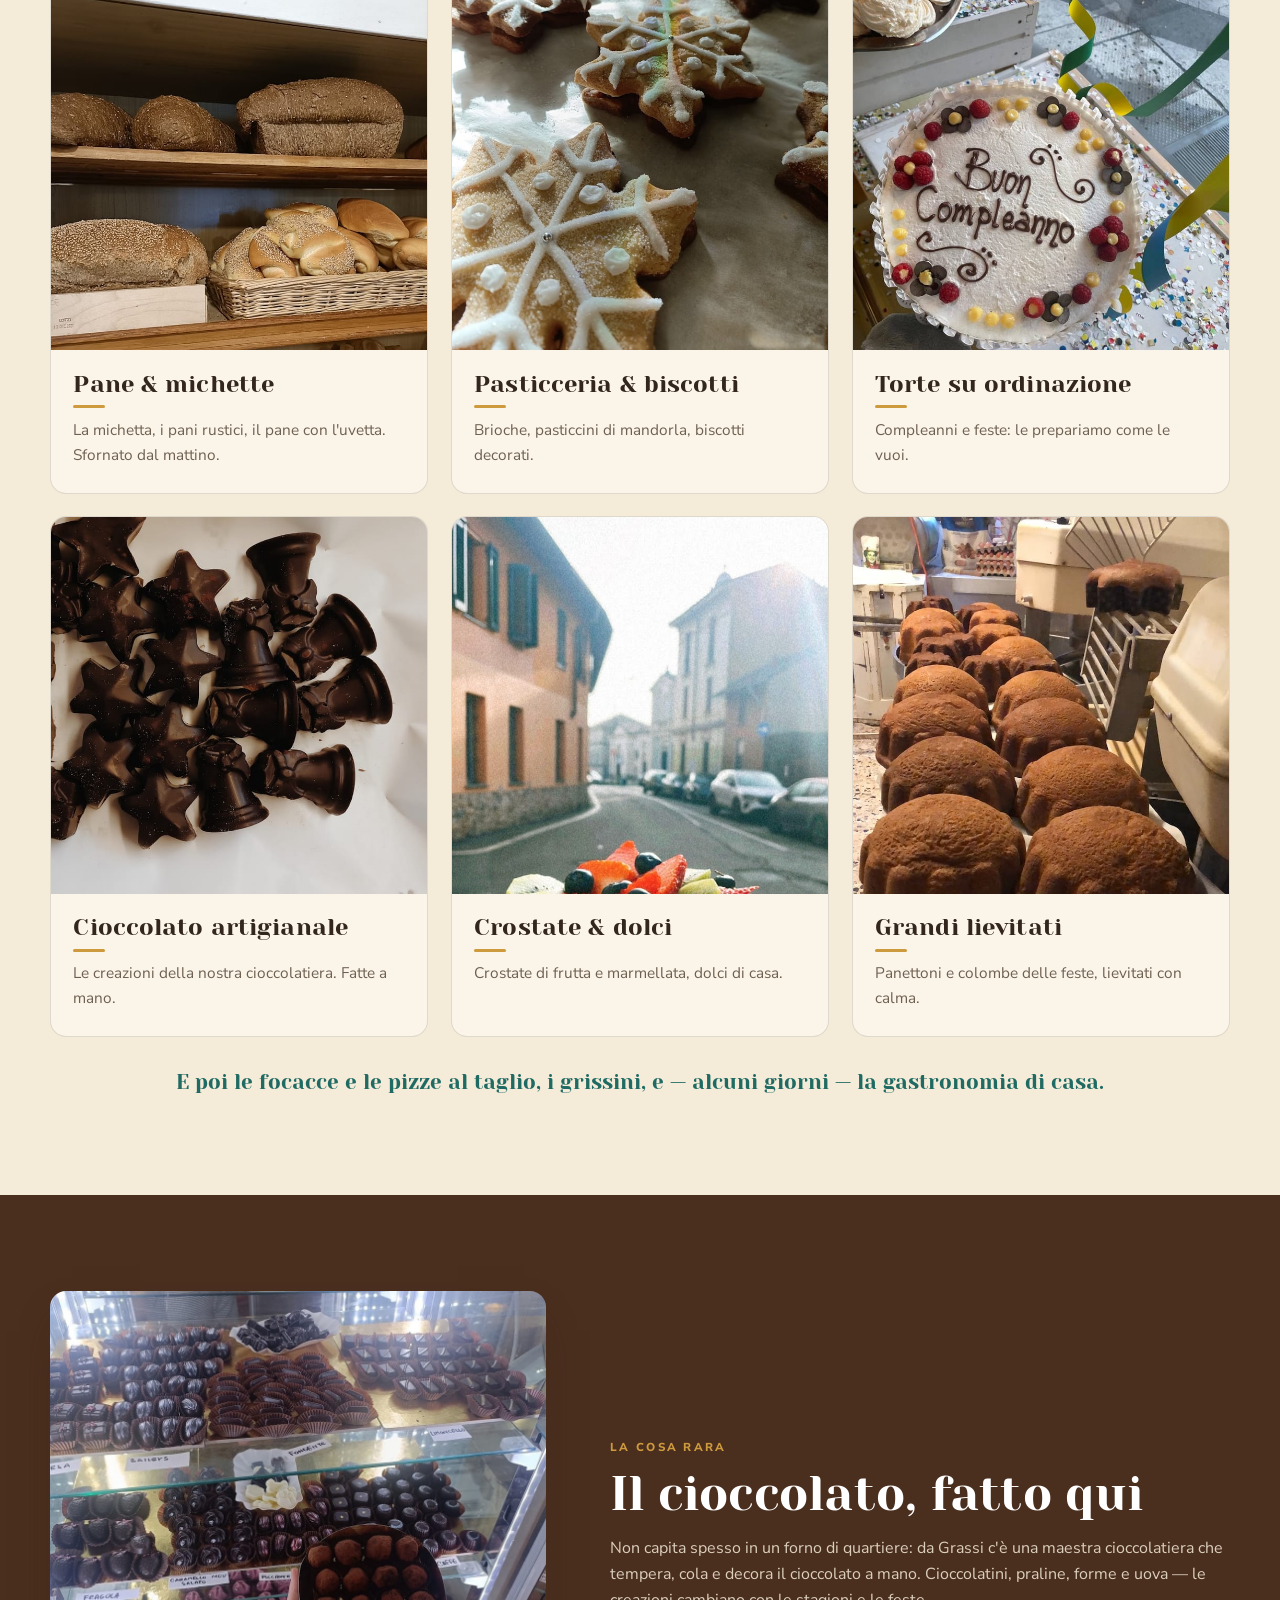
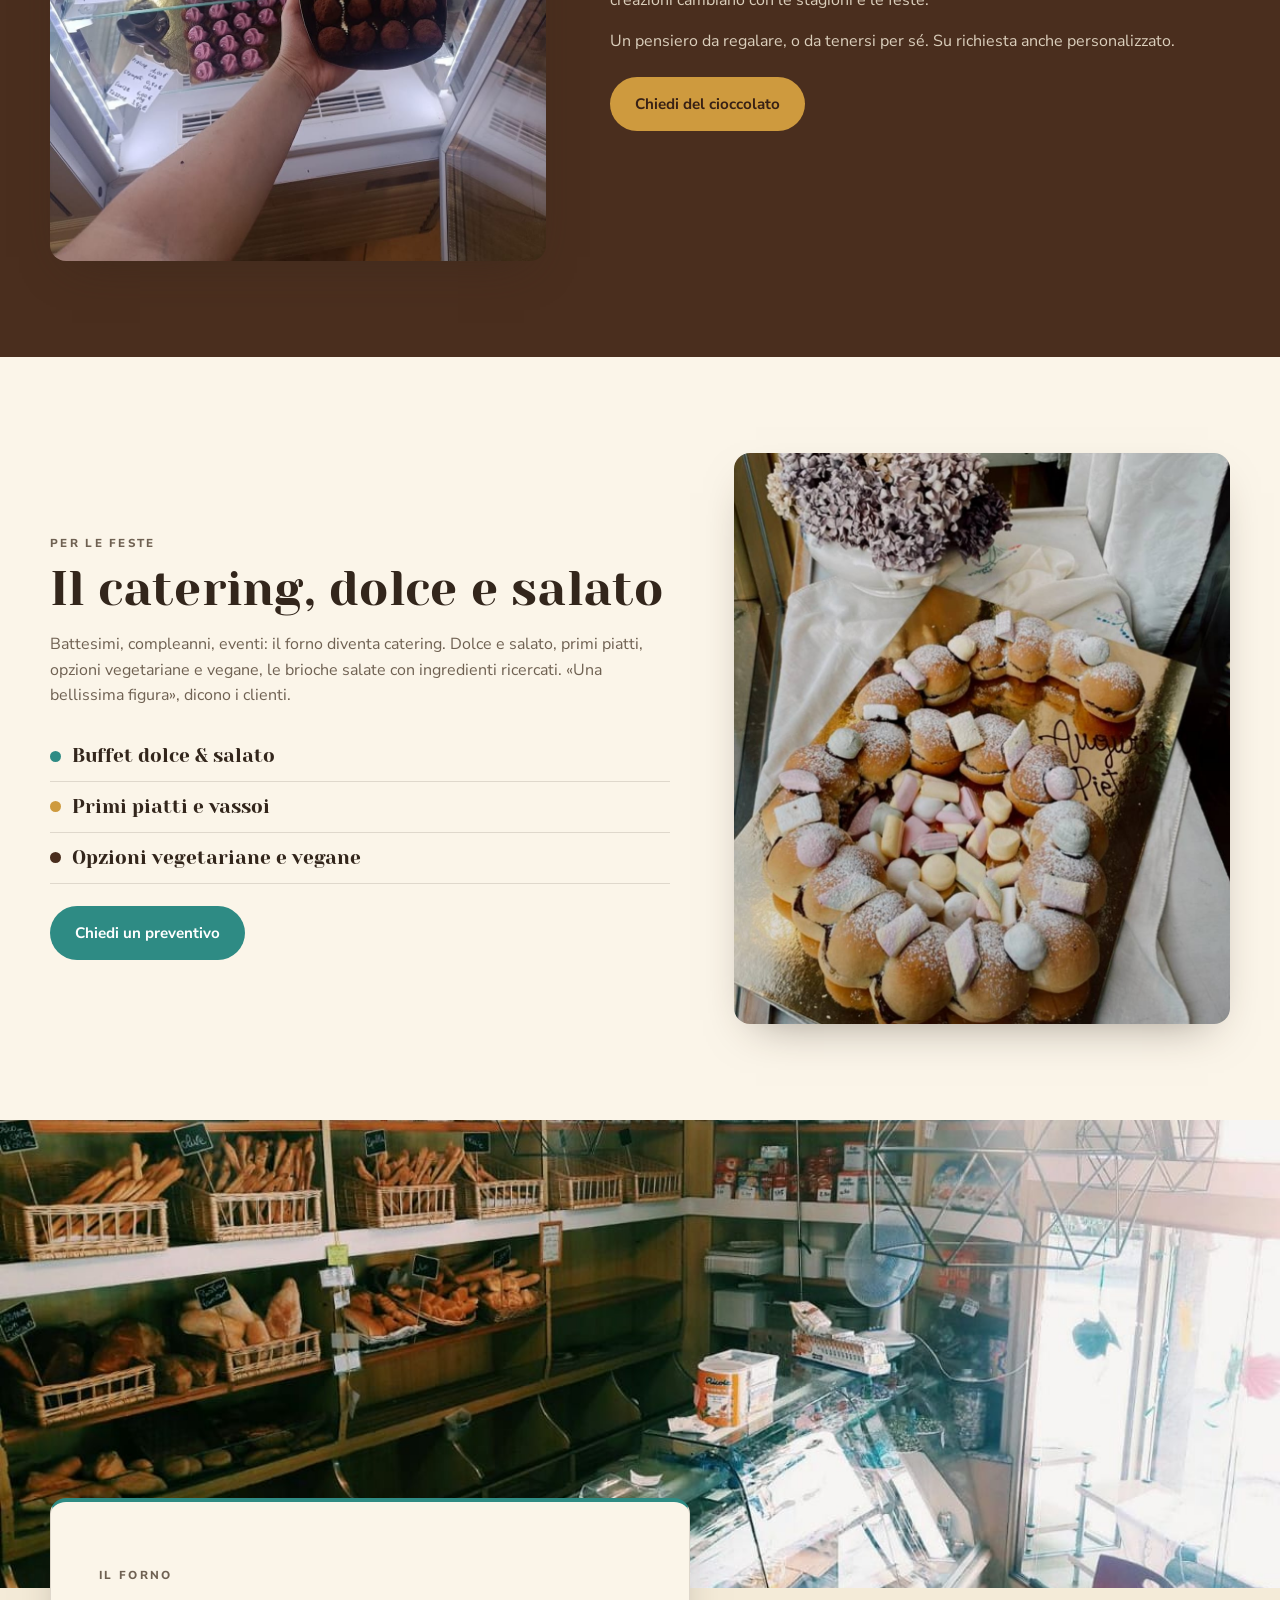
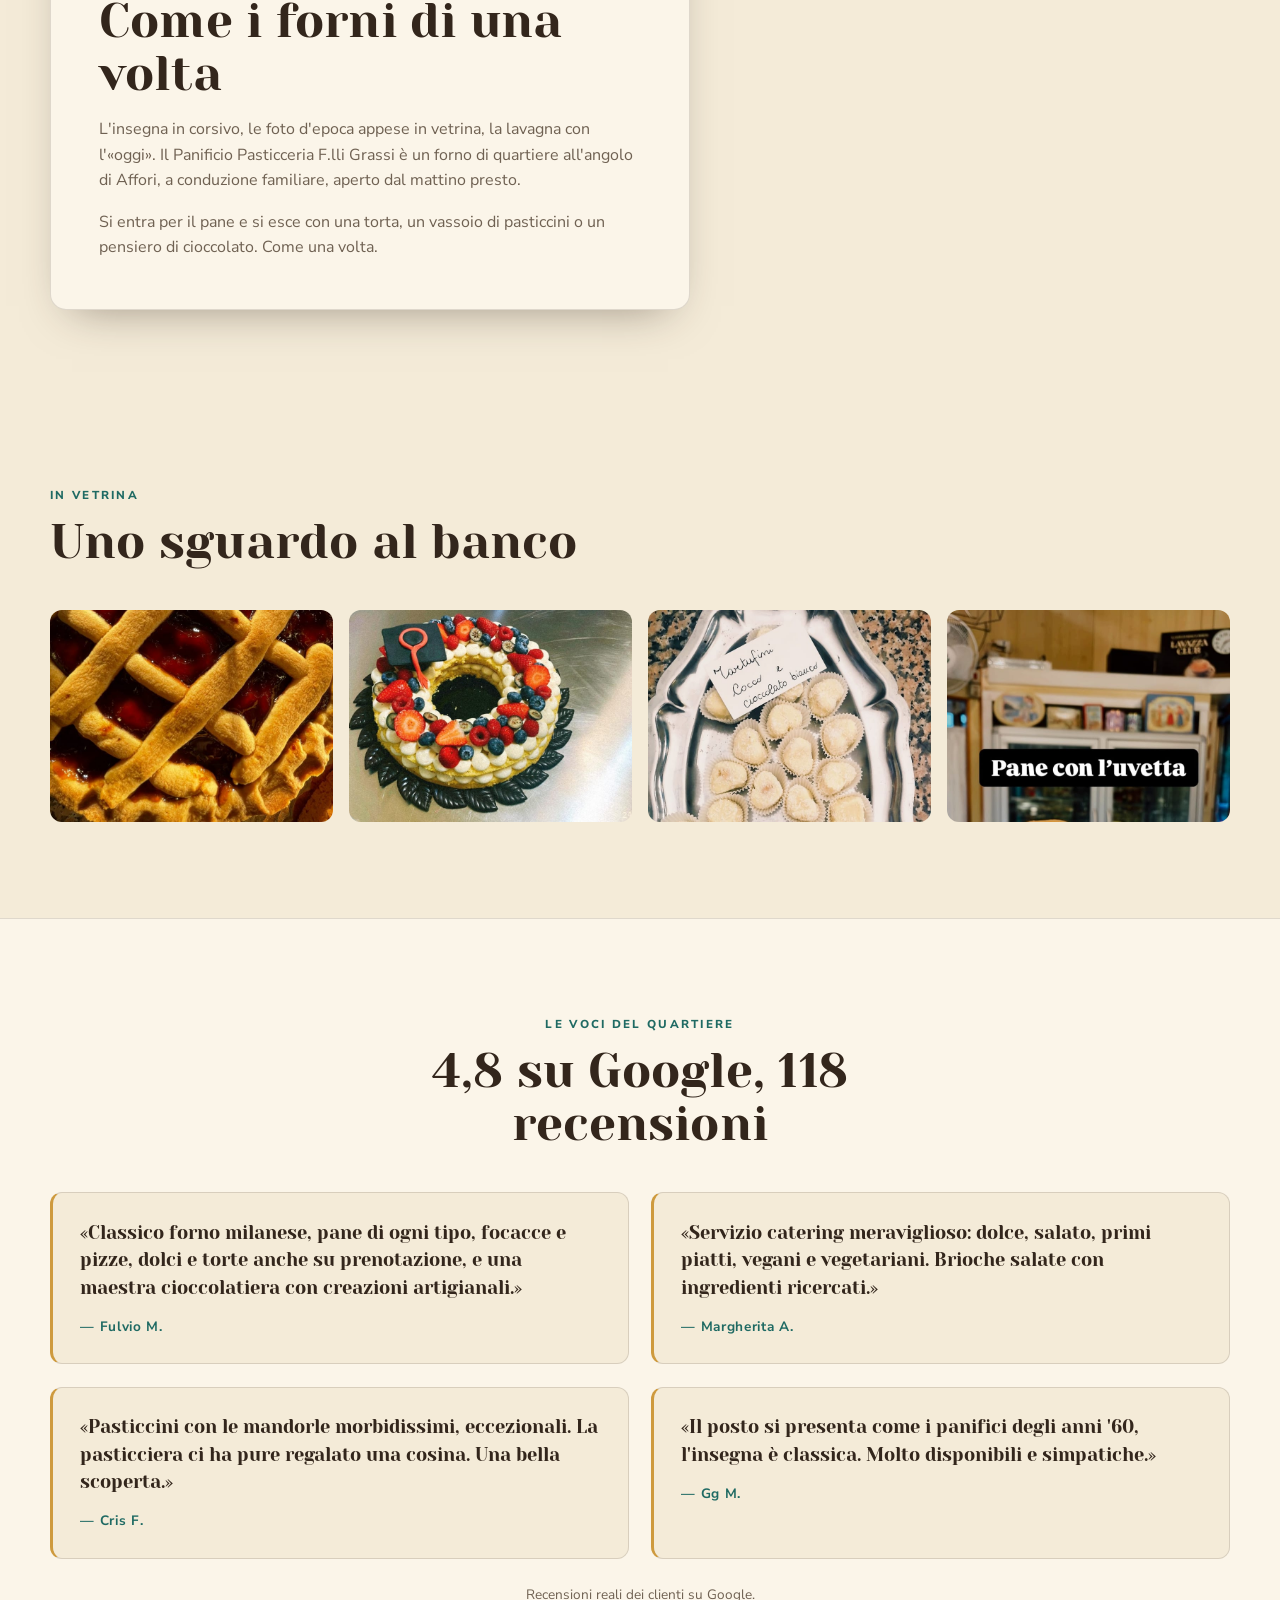
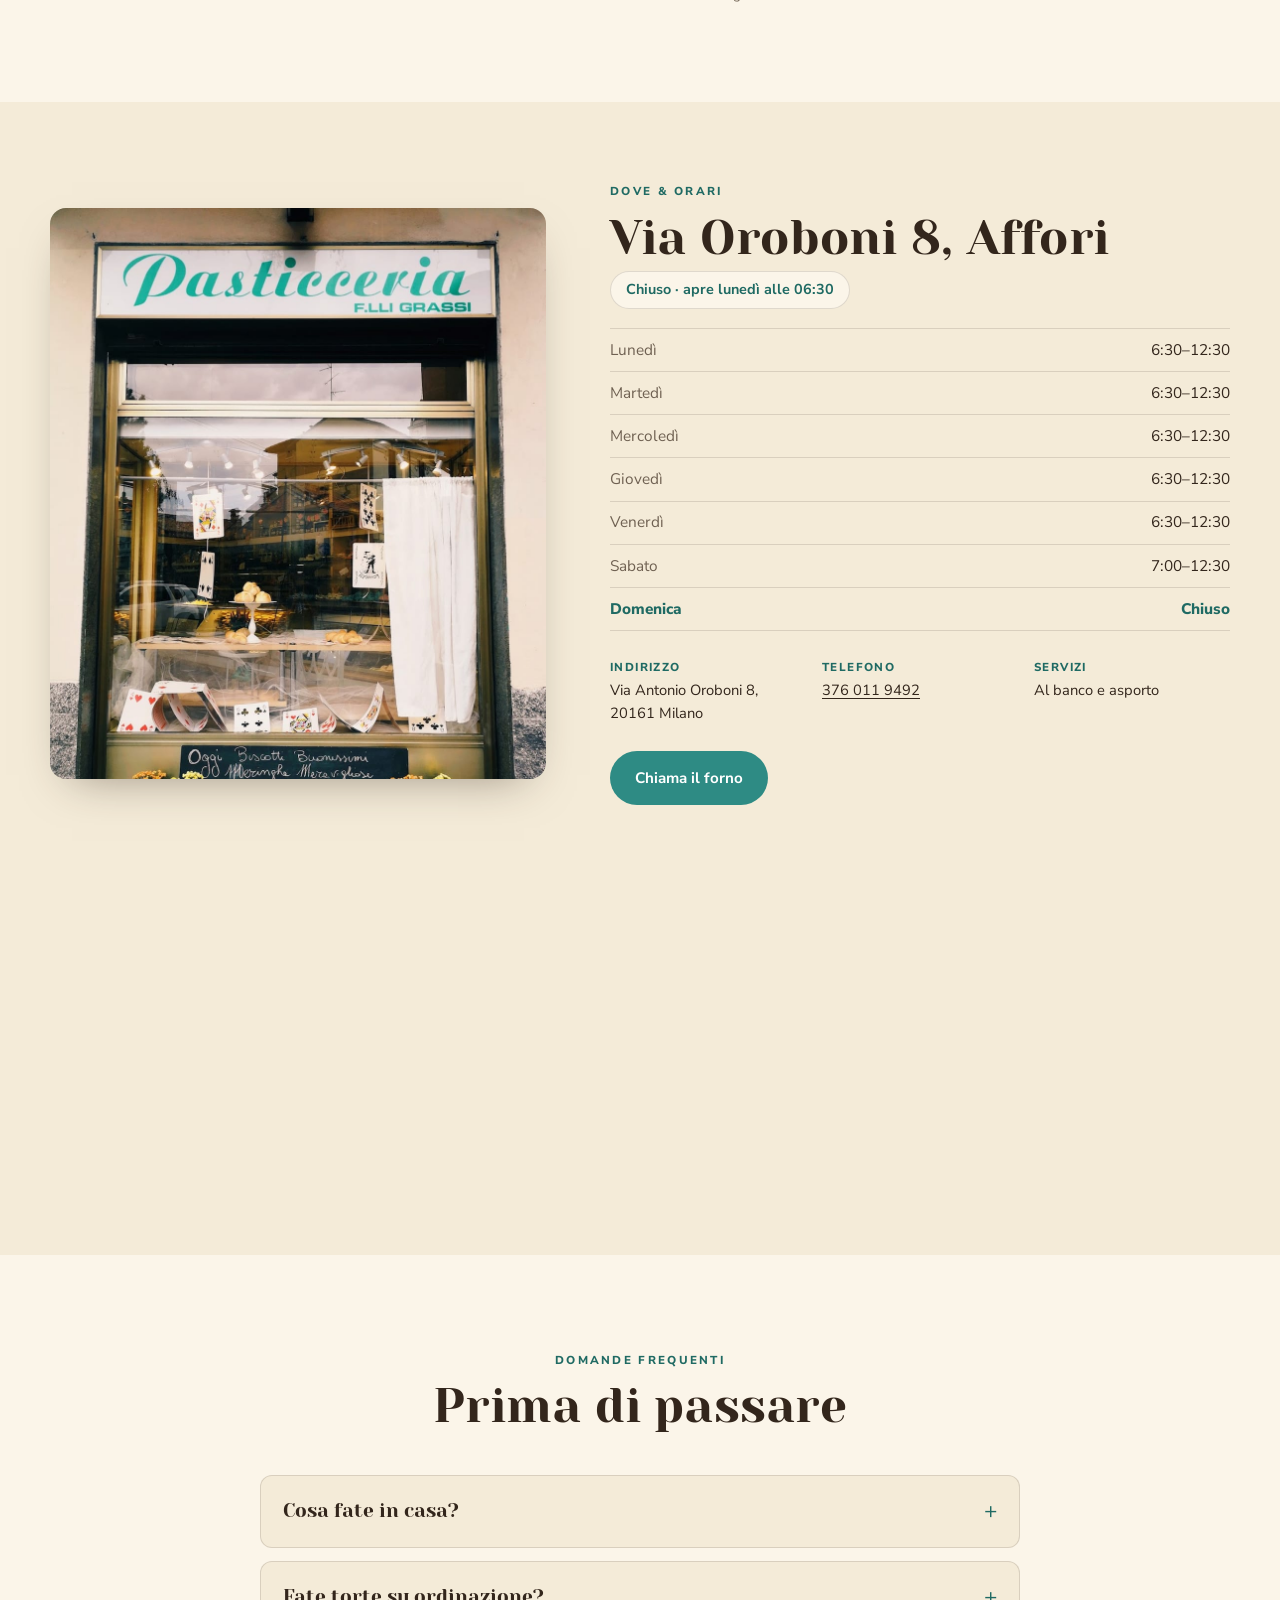
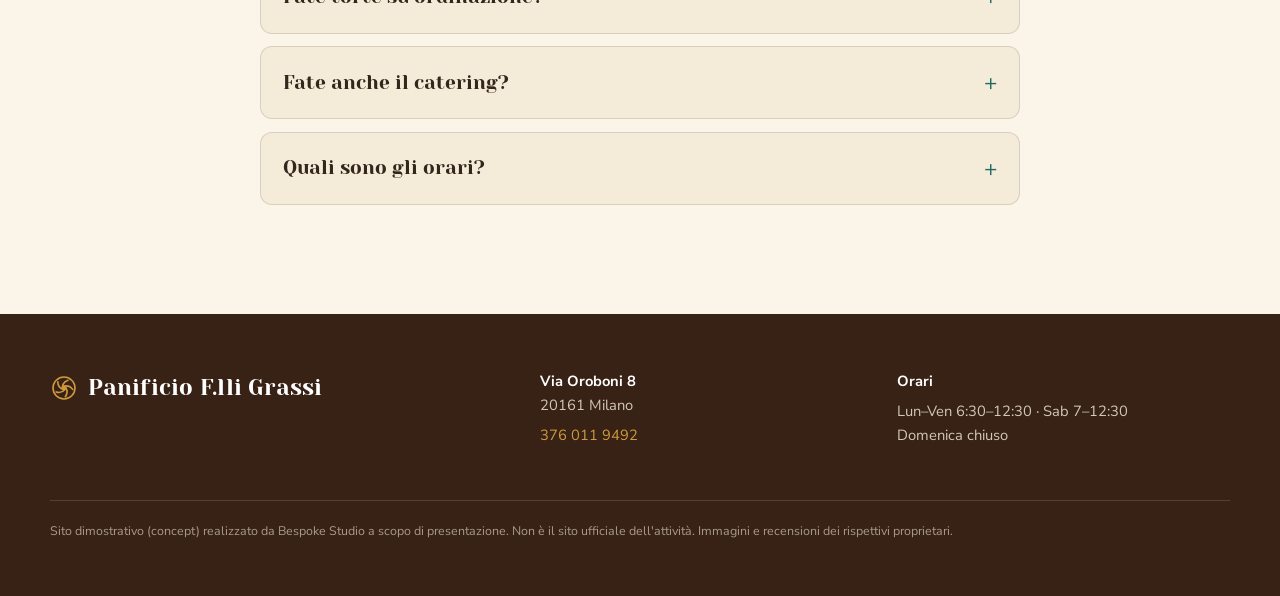
==== commit d93037a0: "fix(i18n): innerHTML al posto di textContent nell'overlay lingua (preventivo) Nessun difetto visibil" ====
--- a/index.html
+++ b/index.html
@@ -361,6 +361,6 @@
 
 <script src="https://cdnjs.cloudflare.com/ajax/libs/gsap/3.12.5/gsap.min.js"></script>
 <script src="https://cdnjs.cloudflare.com/ajax/libs/gsap/3.12.5/ScrollTrigger.min.js"></script>
-<script src="js/main.js?v=1"></script>
+<script src="js/main.js?v=2"></script>
 </body>
 </html>
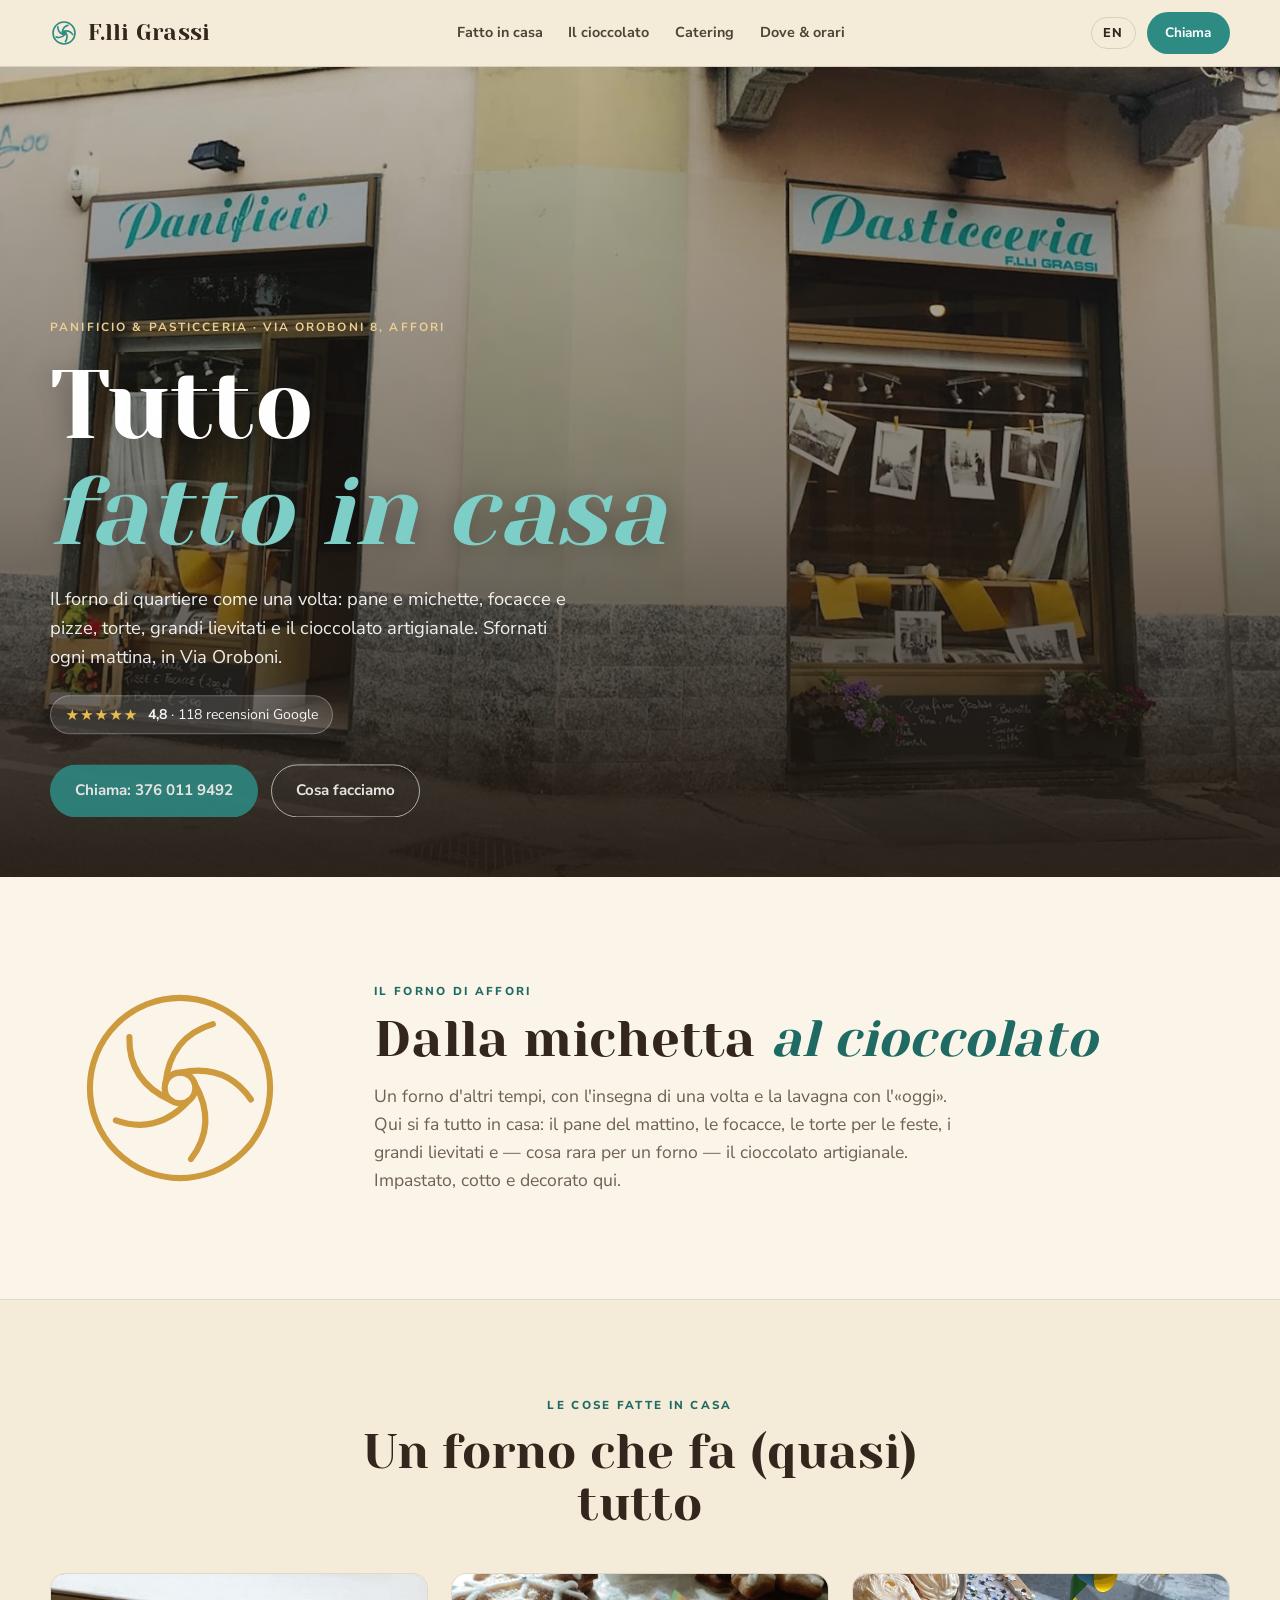
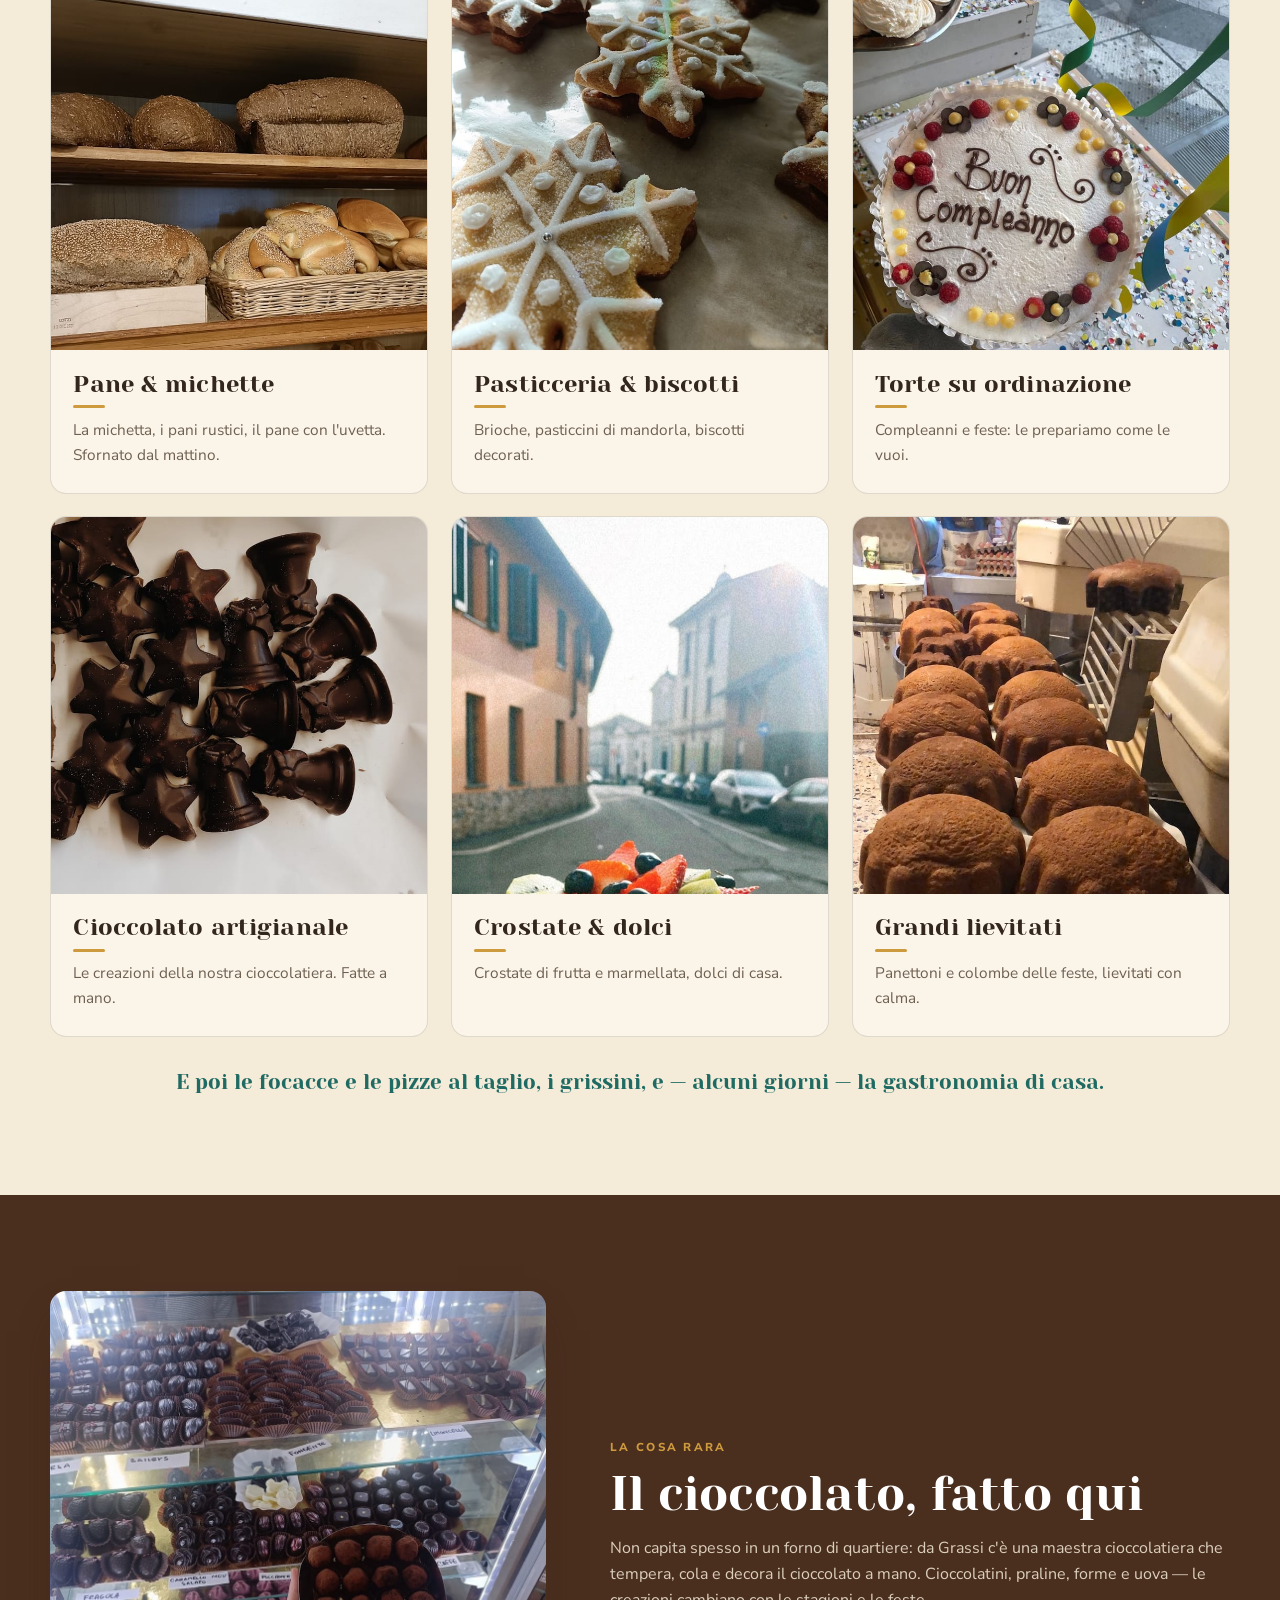
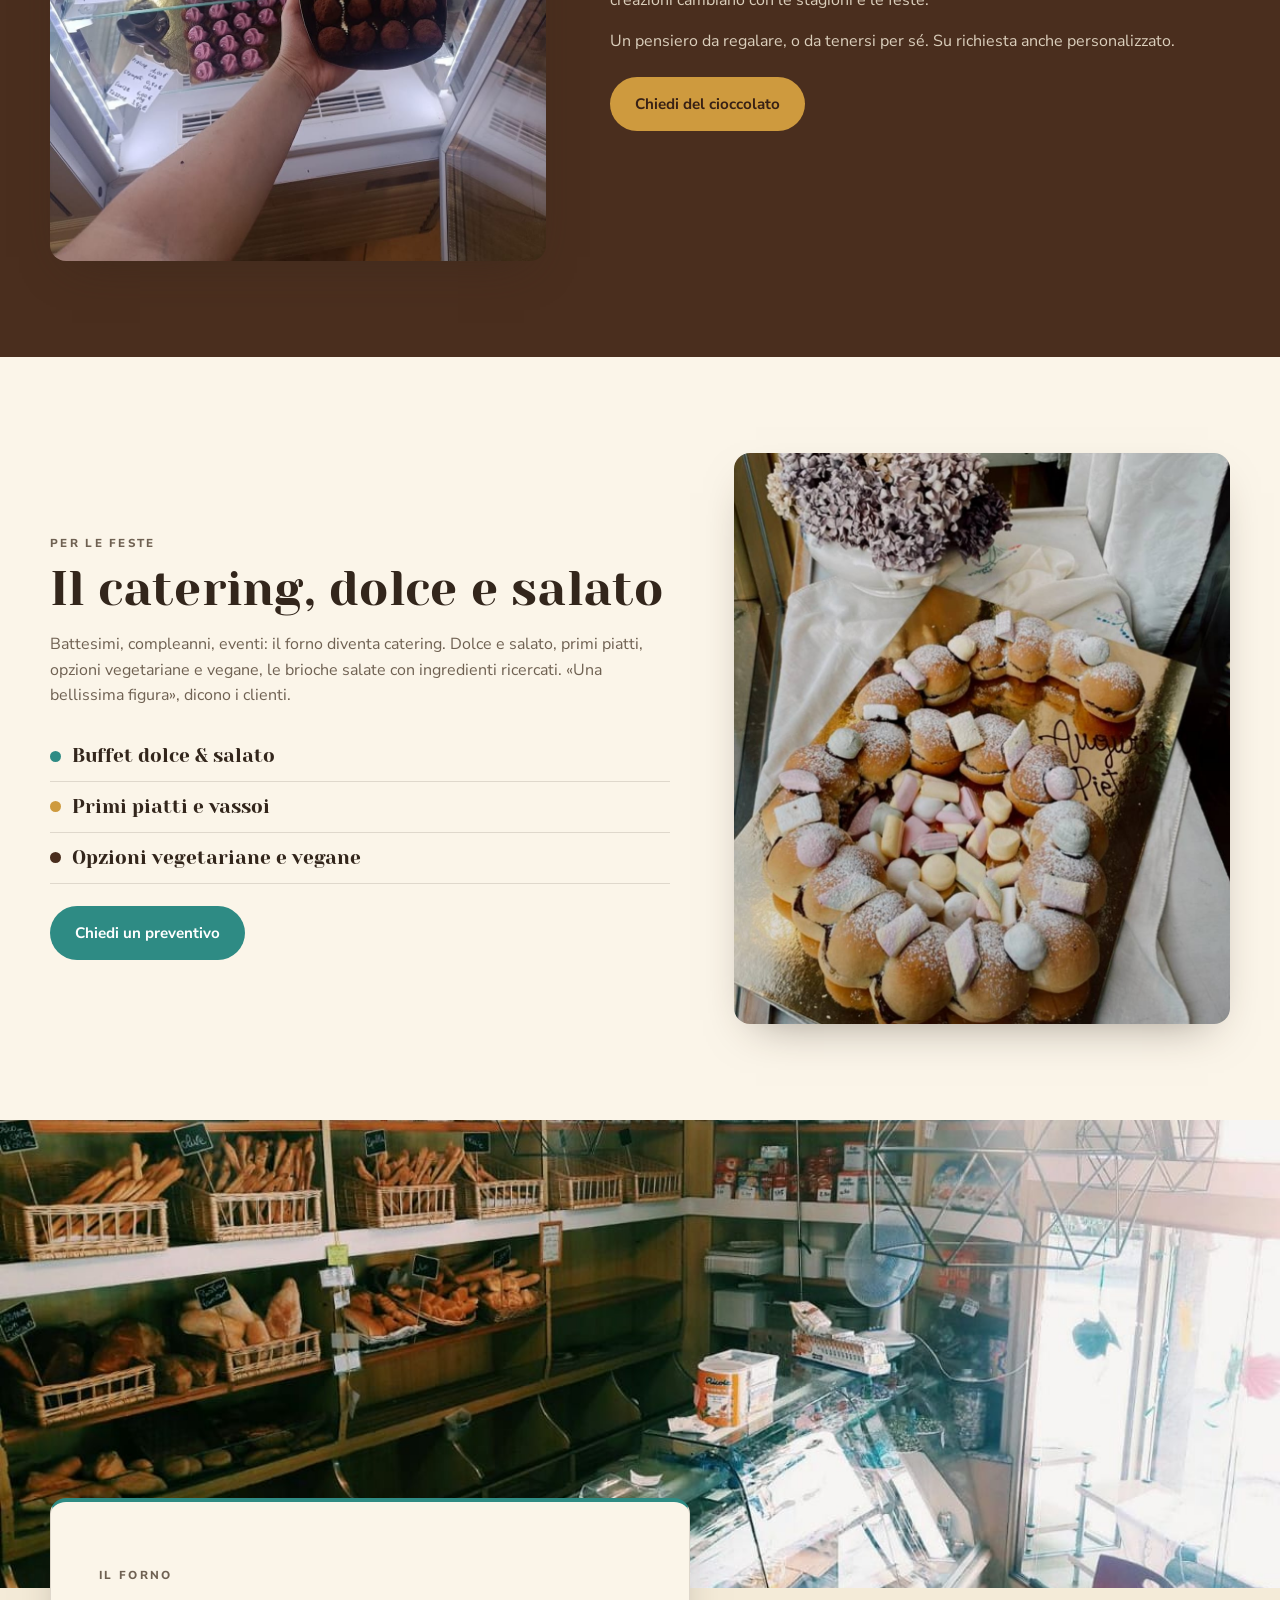
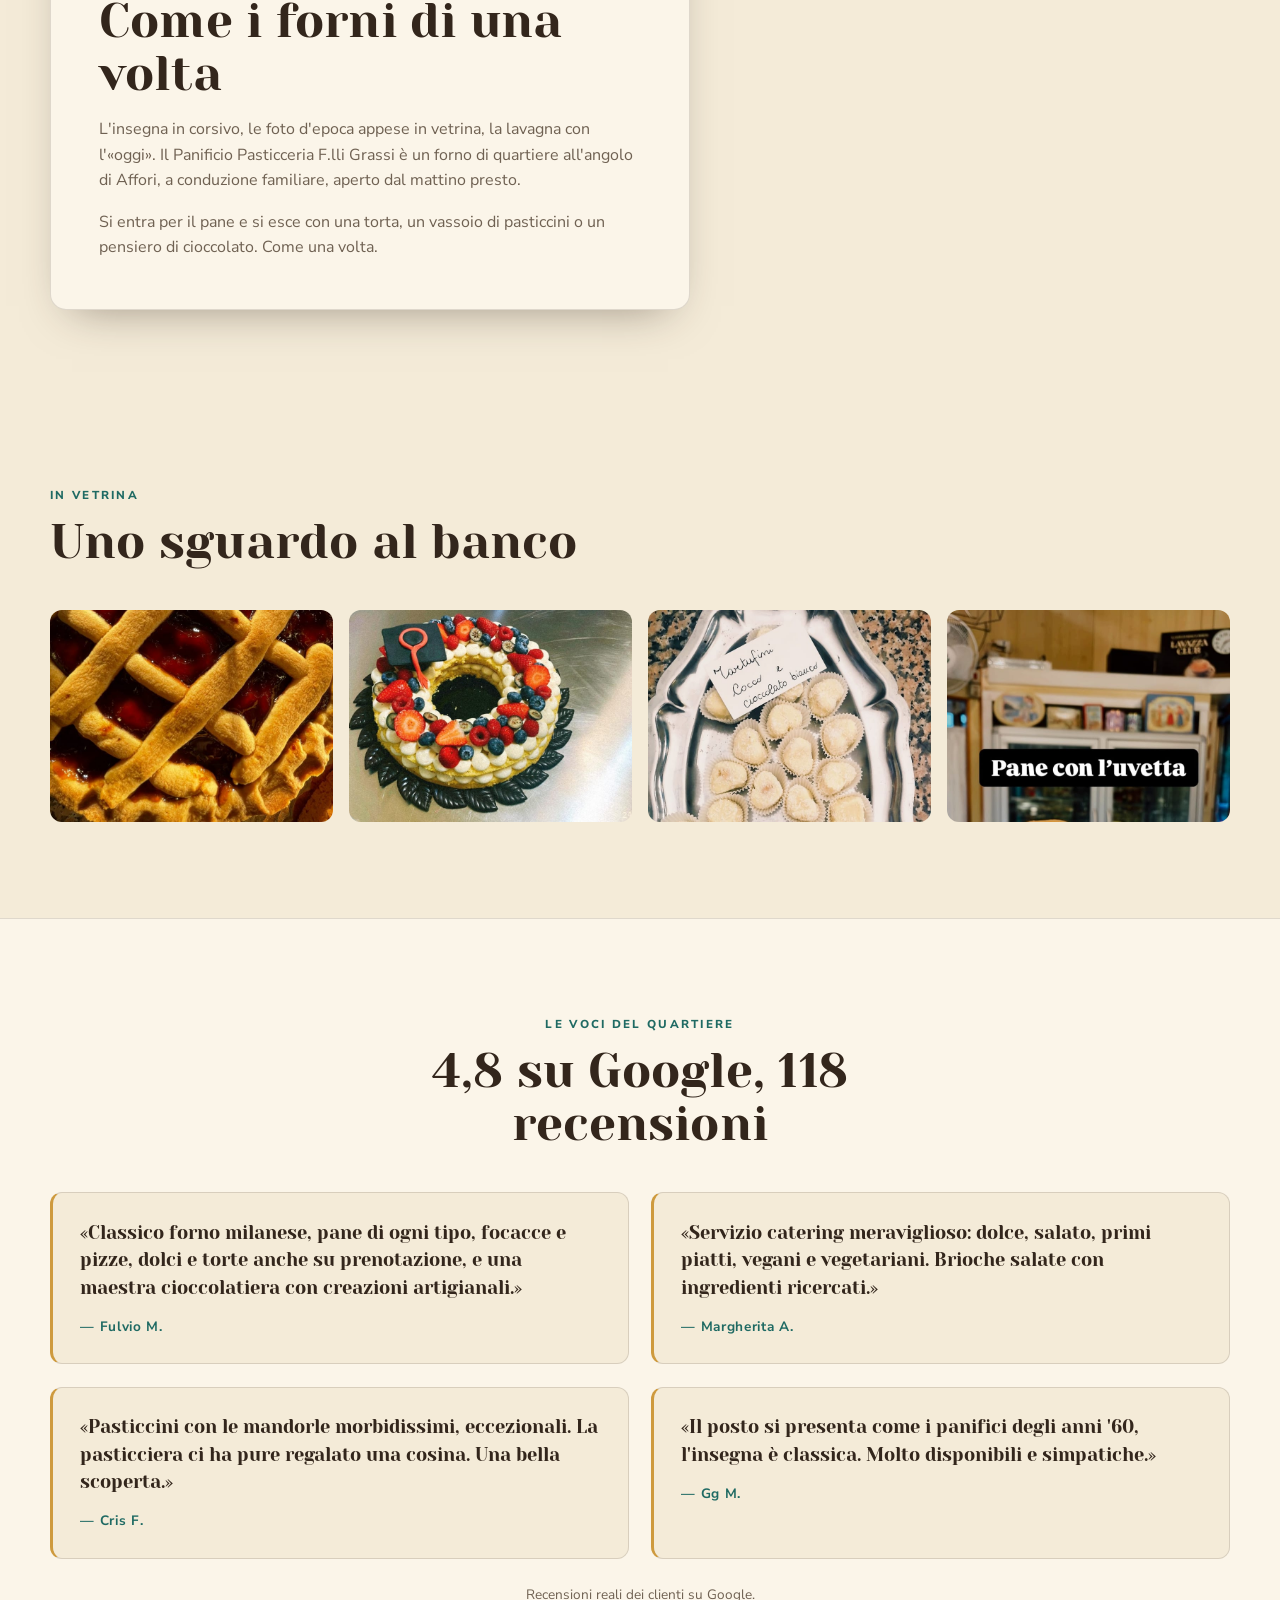
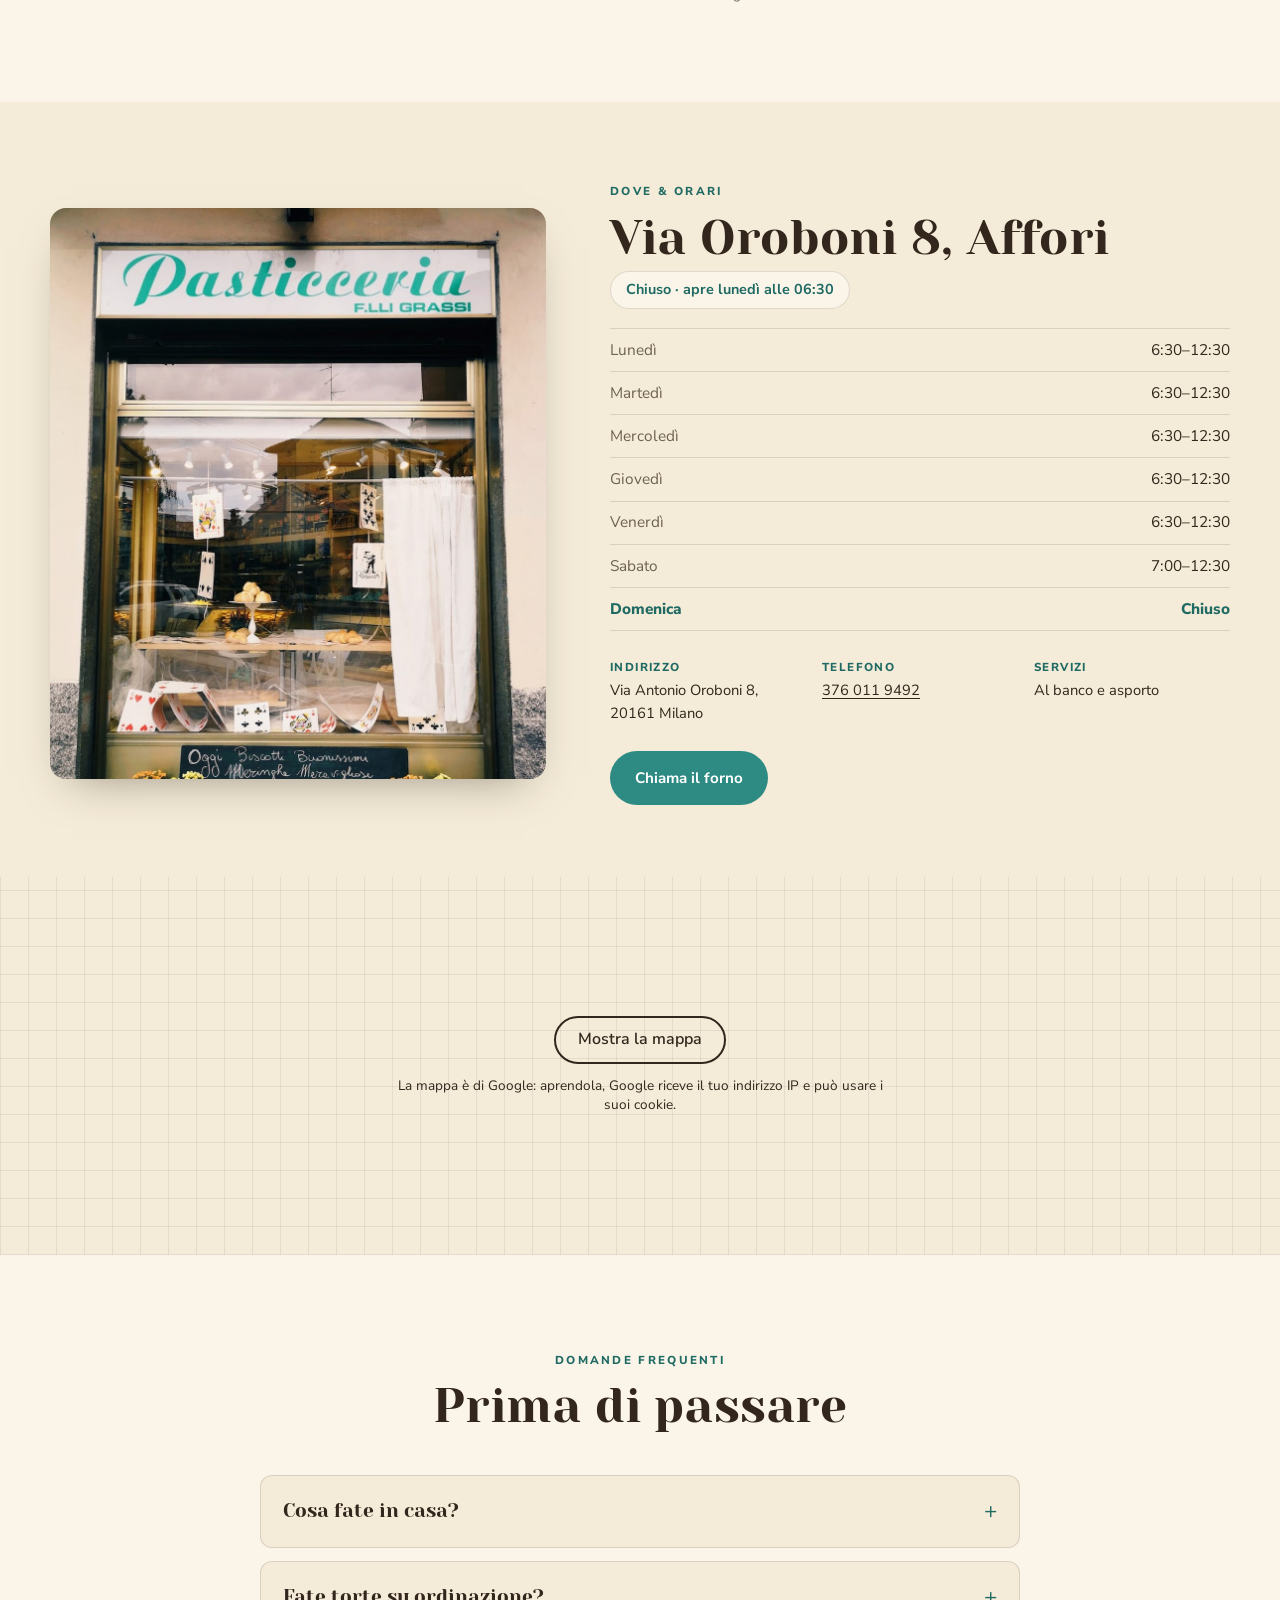
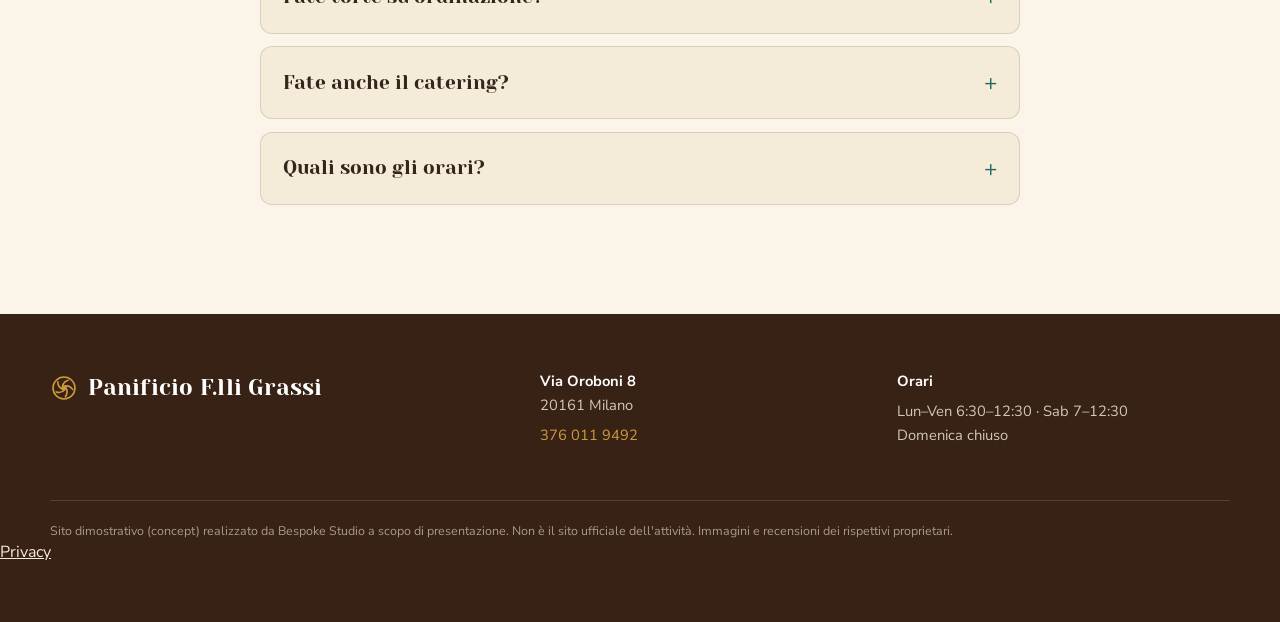
==== commit cedefba4: "Privacy e pulizia: caratteri sul sito, mappa al clic, informativa, noindex - caratteri copiati nel s" ====
--- a/index.html
+++ b/index.html
@@ -3,6 +3,7 @@
 <head>
 <meta charset="UTF-8">
 <meta name="viewport" content="width=device-width, initial-scale=1.0">
+<meta name="robots" content="noindex">
 <title>Panificio Pasticceria F.lli Grassi · Il forno di Affori, tutto fatto in casa</title>
 <meta name="description" content="Il forno e pasticceria di Affori: pane e michette, focacce e pizze, torte su ordinazione, cioccolato artigianale e catering per le feste. Tutto fatto in casa, dal mattino.">
 <link rel="canonical" href="https://rotenzark.github.io/panificio-grassi/">
@@ -15,9 +16,7 @@
 <link rel="icon" href="img/favicon.svg" type="image/svg+xml">
 <link rel="icon" type="image/png" sizes="32x32" href="img/favicon-32.png">
 <link rel="apple-touch-icon" href="img/apple-touch-icon.png">
-<link rel="preconnect" href="https://fonts.googleapis.com">
-<link rel="preconnect" href="https://fonts.gstatic.com" crossorigin>
-<link href="https://fonts.googleapis.com/css2?family=Yeseva+One&family=Nunito+Sans:opsz,wght@6..12,400;6..12,600;6..12,700;6..12,800&display=swap" rel="stylesheet">
+<link rel="stylesheet" href="fonts/fonts.css?v=1">
 <link rel="stylesheet" href="css/styles.css?v=1">
 <script type="application/ld+json">
 {
@@ -28,7 +27,10 @@
   "image": "https://rotenzark.github.io/panificio-grassi/img/hero.jpg",
   "url": "https://rotenzark.github.io/panificio-grassi/",
   "telephone": "+39 376 011 9492",
-  "servesCuisine": ["Panificio", "Pasticceria"],
+  "servesCuisine": [
+    "Panificio",
+    "Pasticceria"
+  ],
   "priceRange": "€",
   "address": {
     "@type": "PostalAddress",
@@ -37,10 +39,27 @@
     "postalCode": "20161",
     "addressCountry": "IT"
   },
-  "aggregateRating": { "@type": "AggregateRating", "ratingValue": "4.8", "reviewCount": "118" },
   "openingHoursSpecification": [
-    { "@type": "OpeningHoursSpecification", "dayOfWeek": ["Monday","Tuesday","Wednesday","Thursday","Friday"], "opens": "06:30", "closes": "12:30" },
-    { "@type": "OpeningHoursSpecification", "dayOfWeek": ["Saturday"], "opens": "07:00", "closes": "12:30" }
+    {
+      "@type": "OpeningHoursSpecification",
+      "dayOfWeek": [
+        "Monday",
+        "Tuesday",
+        "Wednesday",
+        "Thursday",
+        "Friday"
+      ],
+      "opens": "06:30",
+      "closes": "12:30"
+    },
+    {
+      "@type": "OpeningHoursSpecification",
+      "dayOfWeek": [
+        "Saturday"
+      ],
+      "opens": "07:00",
+      "closes": "12:30"
+    }
   ]
 }
 </script>
@@ -303,7 +322,7 @@
     </div>
   </div>
   <div class="dove__map">
-    <iframe title="Mappa: Panificio F.lli Grassi, Via Oroboni 8, Milano" loading="lazy" referrerpolicy="no-referrer-when-downgrade" src="https://www.google.com/maps?q=Panificio%20Pasticceria%20F.lli%20Grassi%20Via%20Oroboni%208%20Milano&output=embed"></iframe>
+    <div class="mappa-clic" data-mappa-clic style="--mappa-h: 320px"><template><iframe title="Mappa: Panificio F.lli Grassi, Via Oroboni 8, Milano" loading="lazy" referrerpolicy="no-referrer-when-downgrade" src="https://www.google.com/maps?q=Panificio%20Pasticceria%20F.lli%20Grassi%20Via%20Oroboni%208%20Milano&output=embed"></iframe></template><div class="mappa-clic__velo"><a class="mappa-clic__btn" href="https://www.google.com/maps/search/?api=1&amp;query=Panificio%20Pasticceria%20F.lli%20Grassi%20Via%20Oroboni%208%20Milano" target="_blank" rel="noopener">Mostra la mappa</a><p class="mappa-clic__nota">La mappa è di Google: aprendola, Google riceve il tuo indirizzo IP e può usare i suoi cookie.</p></div></div>
   </div>
 </section>
 
@@ -351,6 +370,7 @@
     </div>
     <p class="site-footer__disclaimer" data-i18n="foot.disclaimer">Sito dimostrativo (concept) realizzato da Bespoke Studio a scopo di presentazione. Non è il sito ufficiale dell'attività. Immagini e recensioni dei rispettivi proprietari.</p>
   </div>
+  <p class="privacy-link"><a href="privacy.html">Privacy</a></p>
 </footer>
 
 <!-- LIGHTBOX -->
@@ -362,5 +382,6 @@
 <script src="https://cdnjs.cloudflare.com/ajax/libs/gsap/3.12.5/gsap.min.js"></script>
 <script src="https://cdnjs.cloudflare.com/ajax/libs/gsap/3.12.5/ScrollTrigger.min.js"></script>
 <script src="js/main.js?v=2"></script>
+<script src="js/mappa-clic.js?v=1" defer></script>
 </body>
 </html>
--- a/fonts/fonts.css
+++ b/fonts/fonts.css
@@ -0,0 +1,246 @@
+/* Caratteri ospitati sul sito: nessuna richiesta a Google Fonts o Fontshare (giro privacy 1/10/2026). Licenze in LICENSE.txt. */
+/* cyrillic-ext */
+@font-face {
+  font-family: 'Nunito Sans';
+  font-style: normal;
+  font-weight: 400;
+  font-stretch: 100%;
+  font-display: swap;
+  src: url(nunitosans-v19-pe0AMImSLYBIv1o4X1M8ce2xCx3yop4tQpF_MeTm0lfUVwoNnq4CLz0_kJDxzGOF.woff2) format('woff2');
+  unicode-range: U+0460-052F, U+1C80-1C8A, U+20B4, U+2DE0-2DFF, U+A640-A69F, U+FE2E-FE2F;
+}
+/* cyrillic */
+@font-face {
+  font-family: 'Nunito Sans';
+  font-style: normal;
+  font-weight: 400;
+  font-stretch: 100%;
+  font-display: swap;
+  src: url(nunitosans-v19-pe0AMImSLYBIv1o4X1M8ce2xCx3yop4tQpF_MeTm0lfUVwoNnq4CLz0_kJnxzGOF.woff2) format('woff2');
+  unicode-range: U+0301, U+0400-045F, U+0490-0491, U+04B0-04B1, U+2116;
+}
+/* vietnamese */
+@font-face {
+  font-family: 'Nunito Sans';
+  font-style: normal;
+  font-weight: 400;
+  font-stretch: 100%;
+  font-display: swap;
+  src: url(nunitosans-v19-pe0AMImSLYBIv1o4X1M8ce2xCx3yop4tQpF_MeTm0lfUVwoNnq4CLz0_kJLxzGOF.woff2) format('woff2');
+  unicode-range: U+0102-0103, U+0110-0111, U+0128-0129, U+0168-0169, U+01A0-01A1, U+01AF-01B0, U+0300-0301, U+0303-0304, U+0308-0309, U+0323, U+0329, U+1EA0-1EF9, U+20AB;
+}
+/* latin-ext */
+@font-face {
+  font-family: 'Nunito Sans';
+  font-style: normal;
+  font-weight: 400;
+  font-stretch: 100%;
+  font-display: swap;
+  src: url(nunitosans-v19-pe0AMImSLYBIv1o4X1M8ce2xCx3yop4tQpF_MeTm0lfUVwoNnq4CLz0_kJPxzGOF.woff2) format('woff2');
+  unicode-range: U+0100-02BA, U+02BD-02C5, U+02C7-02CC, U+02CE-02D7, U+02DD-02FF, U+0304, U+0308, U+0329, U+1D00-1DBF, U+1E00-1E9F, U+1EF2-1EFF, U+2020, U+20A0-20AB, U+20AD-20C0, U+2113, U+2C60-2C7F, U+A720-A7FF;
+}
+/* latin */
+@font-face {
+  font-family: 'Nunito Sans';
+  font-style: normal;
+  font-weight: 400;
+  font-stretch: 100%;
+  font-display: swap;
+  src: url(nunitosans-v19-pe0AMImSLYBIv1o4X1M8ce2xCx3yop4tQpF_MeTm0lfUVwoNnq4CLz0_kJ3xzA.woff2) format('woff2');
+  unicode-range: U+0000-00FF, U+0131, U+0152-0153, U+02BB-02BC, U+02C6, U+02DA, U+02DC, U+0304, U+0308, U+0329, U+2000-206F, U+20AC, U+2122, U+2191, U+2193, U+2212, U+2215, U+FEFF, U+FFFD;
+}
+/* cyrillic-ext */
+@font-face {
+  font-family: 'Nunito Sans';
+  font-style: normal;
+  font-weight: 600;
+  font-stretch: 100%;
+  font-display: swap;
+  src: url(nunitosans-v19-pe0AMImSLYBIv1o4X1M8ce2xCx3yop4tQpF_MeTm0lfUVwoNnq4CLz0_kJDxzGOF.woff2) format('woff2');
+  unicode-range: U+0460-052F, U+1C80-1C8A, U+20B4, U+2DE0-2DFF, U+A640-A69F, U+FE2E-FE2F;
+}
+/* cyrillic */
+@font-face {
+  font-family: 'Nunito Sans';
+  font-style: normal;
+  font-weight: 600;
+  font-stretch: 100%;
+  font-display: swap;
+  src: url(nunitosans-v19-pe0AMImSLYBIv1o4X1M8ce2xCx3yop4tQpF_MeTm0lfUVwoNnq4CLz0_kJnxzGOF.woff2) format('woff2');
+  unicode-range: U+0301, U+0400-045F, U+0490-0491, U+04B0-04B1, U+2116;
+}
+/* vietnamese */
+@font-face {
+  font-family: 'Nunito Sans';
+  font-style: normal;
+  font-weight: 600;
+  font-stretch: 100%;
+  font-display: swap;
+  src: url(nunitosans-v19-pe0AMImSLYBIv1o4X1M8ce2xCx3yop4tQpF_MeTm0lfUVwoNnq4CLz0_kJLxzGOF.woff2) format('woff2');
+  unicode-range: U+0102-0103, U+0110-0111, U+0128-0129, U+0168-0169, U+01A0-01A1, U+01AF-01B0, U+0300-0301, U+0303-0304, U+0308-0309, U+0323, U+0329, U+1EA0-1EF9, U+20AB;
+}
+/* latin-ext */
+@font-face {
+  font-family: 'Nunito Sans';
+  font-style: normal;
+  font-weight: 600;
+  font-stretch: 100%;
+  font-display: swap;
+  src: url(nunitosans-v19-pe0AMImSLYBIv1o4X1M8ce2xCx3yop4tQpF_MeTm0lfUVwoNnq4CLz0_kJPxzGOF.woff2) format('woff2');
+  unicode-range: U+0100-02BA, U+02BD-02C5, U+02C7-02CC, U+02CE-02D7, U+02DD-02FF, U+0304, U+0308, U+0329, U+1D00-1DBF, U+1E00-1E9F, U+1EF2-1EFF, U+2020, U+20A0-20AB, U+20AD-20C0, U+2113, U+2C60-2C7F, U+A720-A7FF;
+}
+/* latin */
+@font-face {
+  font-family: 'Nunito Sans';
+  font-style: normal;
+  font-weight: 600;
+  font-stretch: 100%;
+  font-display: swap;
+  src: url(nunitosans-v19-pe0AMImSLYBIv1o4X1M8ce2xCx3yop4tQpF_MeTm0lfUVwoNnq4CLz0_kJ3xzA.woff2) format('woff2');
+  unicode-range: U+0000-00FF, U+0131, U+0152-0153, U+02BB-02BC, U+02C6, U+02DA, U+02DC, U+0304, U+0308, U+0329, U+2000-206F, U+20AC, U+2122, U+2191, U+2193, U+2212, U+2215, U+FEFF, U+FFFD;
+}
+/* cyrillic-ext */
+@font-face {
+  font-family: 'Nunito Sans';
+  font-style: normal;
+  font-weight: 700;
+  font-stretch: 100%;
+  font-display: swap;
+  src: url(nunitosans-v19-pe0AMImSLYBIv1o4X1M8ce2xCx3yop4tQpF_MeTm0lfUVwoNnq4CLz0_kJDxzGOF.woff2) format('woff2');
+  unicode-range: U+0460-052F, U+1C80-1C8A, U+20B4, U+2DE0-2DFF, U+A640-A69F, U+FE2E-FE2F;
+}
+/* cyrillic */
+@font-face {
+  font-family: 'Nunito Sans';
+  font-style: normal;
+  font-weight: 700;
+  font-stretch: 100%;
+  font-display: swap;
+  src: url(nunitosans-v19-pe0AMImSLYBIv1o4X1M8ce2xCx3yop4tQpF_MeTm0lfUVwoNnq4CLz0_kJnxzGOF.woff2) format('woff2');
+  unicode-range: U+0301, U+0400-045F, U+0490-0491, U+04B0-04B1, U+2116;
+}
+/* vietnamese */
+@font-face {
+  font-family: 'Nunito Sans';
+  font-style: normal;
+  font-weight: 700;
+  font-stretch: 100%;
+  font-display: swap;
+  src: url(nunitosans-v19-pe0AMImSLYBIv1o4X1M8ce2xCx3yop4tQpF_MeTm0lfUVwoNnq4CLz0_kJLxzGOF.woff2) format('woff2');
+  unicode-range: U+0102-0103, U+0110-0111, U+0128-0129, U+0168-0169, U+01A0-01A1, U+01AF-01B0, U+0300-0301, U+0303-0304, U+0308-0309, U+0323, U+0329, U+1EA0-1EF9, U+20AB;
+}
+/* latin-ext */
+@font-face {
+  font-family: 'Nunito Sans';
+  font-style: normal;
+  font-weight: 700;
+  font-stretch: 100%;
+  font-display: swap;
+  src: url(nunitosans-v19-pe0AMImSLYBIv1o4X1M8ce2xCx3yop4tQpF_MeTm0lfUVwoNnq4CLz0_kJPxzGOF.woff2) format('woff2');
+  unicode-range: U+0100-02BA, U+02BD-02C5, U+02C7-02CC, U+02CE-02D7, U+02DD-02FF, U+0304, U+0308, U+0329, U+1D00-1DBF, U+1E00-1E9F, U+1EF2-1EFF, U+2020, U+20A0-20AB, U+20AD-20C0, U+2113, U+2C60-2C7F, U+A720-A7FF;
+}
+/* latin */
+@font-face {
+  font-family: 'Nunito Sans';
+  font-style: normal;
+  font-weight: 700;
+  font-stretch: 100%;
+  font-display: swap;
+  src: url(nunitosans-v19-pe0AMImSLYBIv1o4X1M8ce2xCx3yop4tQpF_MeTm0lfUVwoNnq4CLz0_kJ3xzA.woff2) format('woff2');
+  unicode-range: U+0000-00FF, U+0131, U+0152-0153, U+02BB-02BC, U+02C6, U+02DA, U+02DC, U+0304, U+0308, U+0329, U+2000-206F, U+20AC, U+2122, U+2191, U+2193, U+2212, U+2215, U+FEFF, U+FFFD;
+}
+/* cyrillic-ext */
+@font-face {
+  font-family: 'Nunito Sans';
+  font-style: normal;
+  font-weight: 800;
+  font-stretch: 100%;
+  font-display: swap;
+  src: url(nunitosans-v19-pe0AMImSLYBIv1o4X1M8ce2xCx3yop4tQpF_MeTm0lfUVwoNnq4CLz0_kJDxzGOF.woff2) format('woff2');
+  unicode-range: U+0460-052F, U+1C80-1C8A, U+20B4, U+2DE0-2DFF, U+A640-A69F, U+FE2E-FE2F;
+}
+/* cyrillic */
+@font-face {
+  font-family: 'Nunito Sans';
+  font-style: normal;
+  font-weight: 800;
+  font-stretch: 100%;
+  font-display: swap;
+  src: url(nunitosans-v19-pe0AMImSLYBIv1o4X1M8ce2xCx3yop4tQpF_MeTm0lfUVwoNnq4CLz0_kJnxzGOF.woff2) format('woff2');
+  unicode-range: U+0301, U+0400-045F, U+0490-0491, U+04B0-04B1, U+2116;
+}
+/* vietnamese */
+@font-face {
+  font-family: 'Nunito Sans';
+  font-style: normal;
+  font-weight: 800;
+  font-stretch: 100%;
+  font-display: swap;
+  src: url(nunitosans-v19-pe0AMImSLYBIv1o4X1M8ce2xCx3yop4tQpF_MeTm0lfUVwoNnq4CLz0_kJLxzGOF.woff2) format('woff2');
+  unicode-range: U+0102-0103, U+0110-0111, U+0128-0129, U+0168-0169, U+01A0-01A1, U+01AF-01B0, U+0300-0301, U+0303-0304, U+0308-0309, U+0323, U+0329, U+1EA0-1EF9, U+20AB;
+}
+/* latin-ext */
+@font-face {
+  font-family: 'Nunito Sans';
+  font-style: normal;
+  font-weight: 800;
+  font-stretch: 100%;
+  font-display: swap;
+  src: url(nunitosans-v19-pe0AMImSLYBIv1o4X1M8ce2xCx3yop4tQpF_MeTm0lfUVwoNnq4CLz0_kJPxzGOF.woff2) format('woff2');
+  unicode-range: U+0100-02BA, U+02BD-02C5, U+02C7-02CC, U+02CE-02D7, U+02DD-02FF, U+0304, U+0308, U+0329, U+1D00-1DBF, U+1E00-1E9F, U+1EF2-1EFF, U+2020, U+20A0-20AB, U+20AD-20C0, U+2113, U+2C60-2C7F, U+A720-A7FF;
+}
+/* latin */
+@font-face {
+  font-family: 'Nunito Sans';
+  font-style: normal;
+  font-weight: 800;
+  font-stretch: 100%;
+  font-display: swap;
+  src: url(nunitosans-v19-pe0AMImSLYBIv1o4X1M8ce2xCx3yop4tQpF_MeTm0lfUVwoNnq4CLz0_kJ3xzA.woff2) format('woff2');
+  unicode-range: U+0000-00FF, U+0131, U+0152-0153, U+02BB-02BC, U+02C6, U+02DA, U+02DC, U+0304, U+0308, U+0329, U+2000-206F, U+20AC, U+2122, U+2191, U+2193, U+2212, U+2215, U+FEFF, U+FFFD;
+}
+/* cyrillic-ext */
+@font-face {
+  font-family: 'Yeseva One';
+  font-style: normal;
+  font-weight: 400;
+  font-display: swap;
+  src: url(yesevaone-v24-OpNJno4ck8vc-xYpwWWxliBVWyXD.woff2) format('woff2');
+  unicode-range: U+0460-052F, U+1C80-1C8A, U+20B4, U+2DE0-2DFF, U+A640-A69F, U+FE2E-FE2F;
+}
+/* cyrillic */
+@font-face {
+  font-family: 'Yeseva One';
+  font-style: normal;
+  font-weight: 400;
+  font-display: swap;
+  src: url(yesevaone-v24-OpNJno4ck8vc-xYpwWWxlilVWyXD.woff2) format('woff2');
+  unicode-range: U+0301, U+0400-045F, U+0490-0491, U+04B0-04B1, U+2116;
+}
+/* vietnamese */
+@font-face {
+  font-family: 'Yeseva One';
+  font-style: normal;
+  font-weight: 400;
+  font-display: swap;
+  src: url(yesevaone-v24-OpNJno4ck8vc-xYpwWWxliJVWyXD.woff2) format('woff2');
+  unicode-range: U+0102-0103, U+0110-0111, U+0128-0129, U+0168-0169, U+01A0-01A1, U+01AF-01B0, U+0300-0301, U+0303-0304, U+0308-0309, U+0323, U+0329, U+1EA0-1EF9, U+20AB;
+}
+/* latin-ext */
+@font-face {
+  font-family: 'Yeseva One';
+  font-style: normal;
+  font-weight: 400;
+  font-display: swap;
+  src: url(yesevaone-v24-OpNJno4ck8vc-xYpwWWxliNVWyXD.woff2) format('woff2');
+  unicode-range: U+0100-02BA, U+02BD-02C5, U+02C7-02CC, U+02CE-02D7, U+02DD-02FF, U+0304, U+0308, U+0329, U+1D00-1DBF, U+1E00-1E9F, U+1EF2-1EFF, U+2020, U+20A0-20AB, U+20AD-20C0, U+2113, U+2C60-2C7F, U+A720-A7FF;
+}
+/* latin */
+@font-face {
+  font-family: 'Yeseva One';
+  font-style: normal;
+  font-weight: 400;
+  font-display: swap;
+  src: url(yesevaone-v24-OpNJno4ck8vc-xYpwWWxli1VWw.woff2) format('woff2');
+  unicode-range: U+0000-00FF, U+0131, U+0152-0153, U+02BB-02BC, U+02C6, U+02DA, U+02DC, U+0304, U+0308, U+0329, U+2000-206F, U+20AC, U+2122, U+2191, U+2193, U+2212, U+2215, U+FEFF, U+FFFD;
+}
--- a/css/styles.css
+++ b/css/styles.css
@@ -230,3 +230,12 @@
   .site-footer__inner{grid-template-columns:1fr}
   .hero{min-height:84vh}
 }
+
+/*MAPPACLIC*/
+/* la mappa Google si carica solo al clic (giro privacy 1/10/2026) */
+.mappa-clic { display: flex; align-items: center; justify-content: center; width: 100%; height: 100%; min-height: var(--mappa-h, 320px); box-sizing: border-box; padding: 24px; text-align: center; background: repeating-linear-gradient(0deg, rgba(127, 127, 127, 0.14) 0 1px, transparent 1px 28px), repeating-linear-gradient(90deg, rgba(127, 127, 127, 0.14) 0 1px, transparent 1px 28px); }
+.mappa-clic__velo { display: flex; flex-direction: column; align-items: center; gap: 12px; max-width: 32em; }
+.mappa-clic__btn { display: inline-block; padding: 0.75em 1.4em; border: 2px solid currentColor; border-radius: 999px; color: inherit; font: inherit; font-weight: 600; line-height: 1.2; text-decoration: none; background: transparent; cursor: pointer; }
+.mappa-clic__btn:hover, .mappa-clic__btn:focus-visible { text-decoration: underline; }
+.mappa-clic__nota { margin: 0; font-size: 0.85em; line-height: 1.45; }
+/*/MAPPACLIC*/
